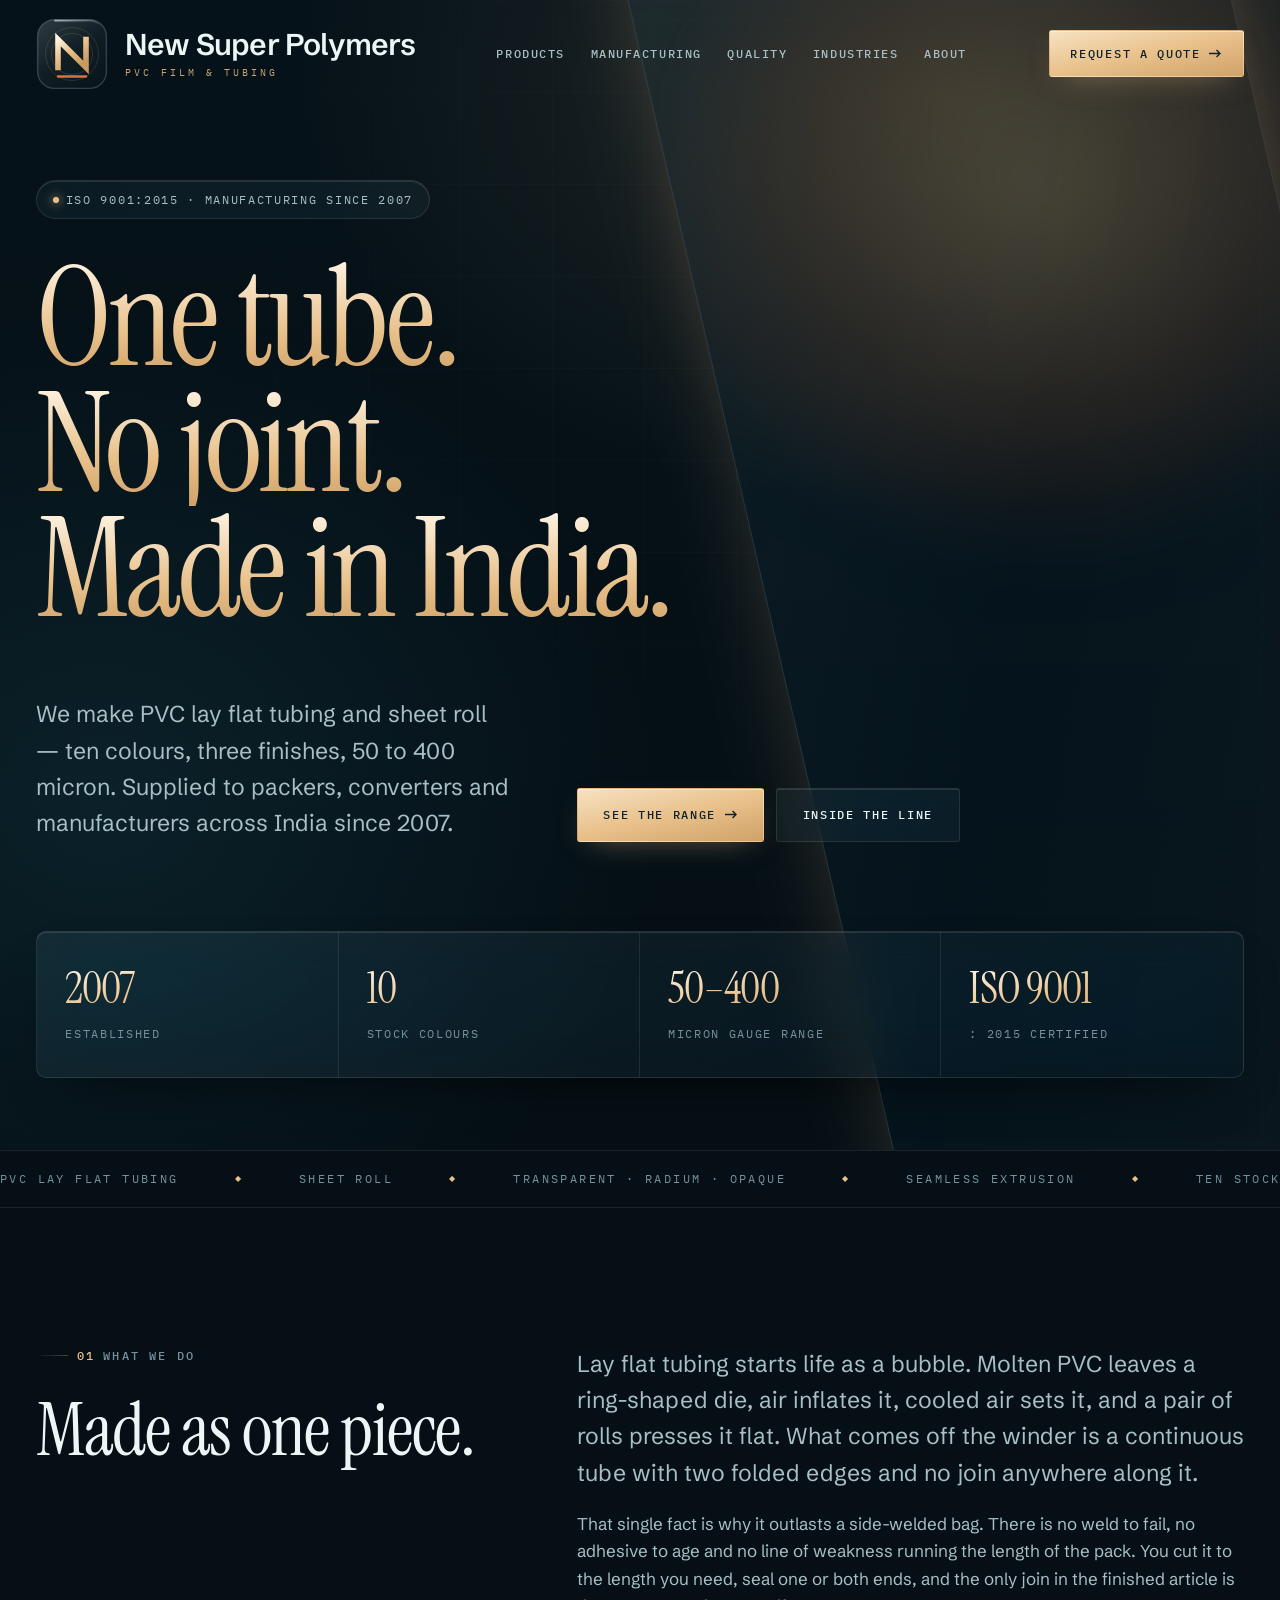
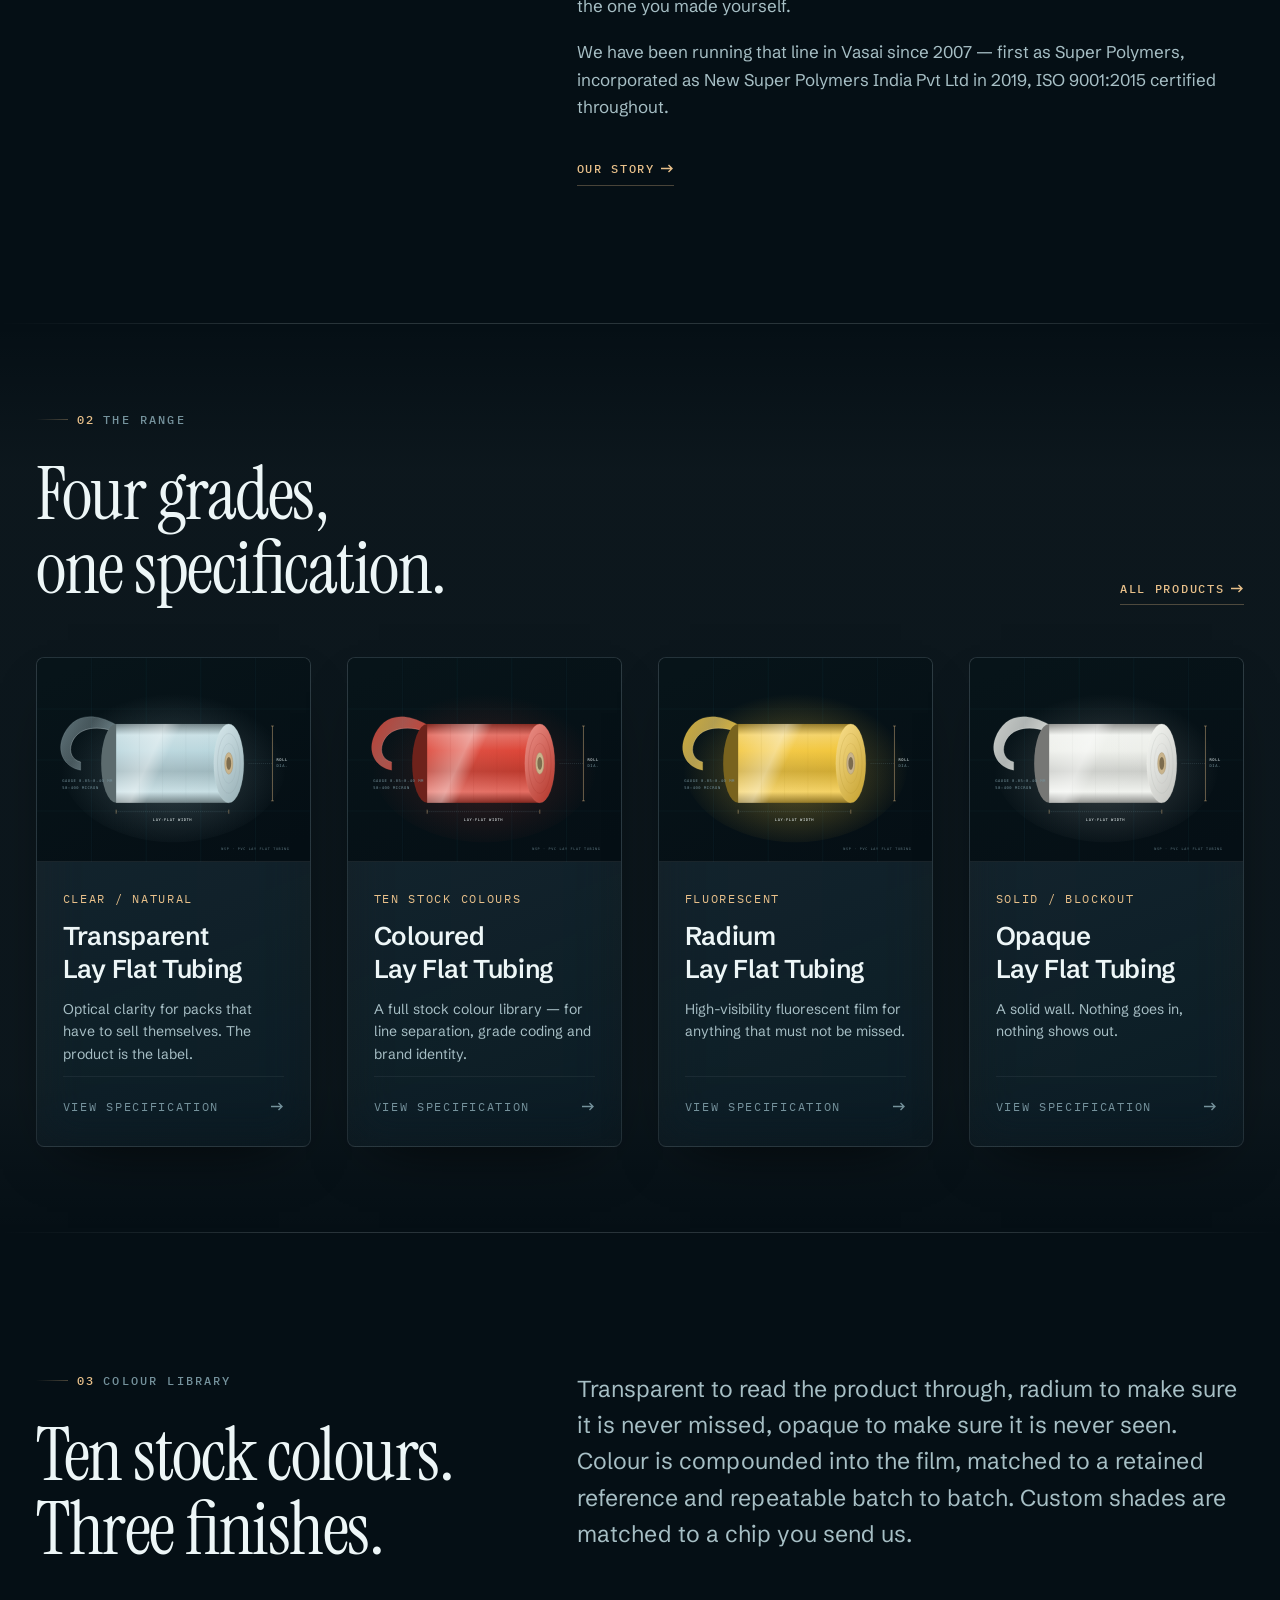
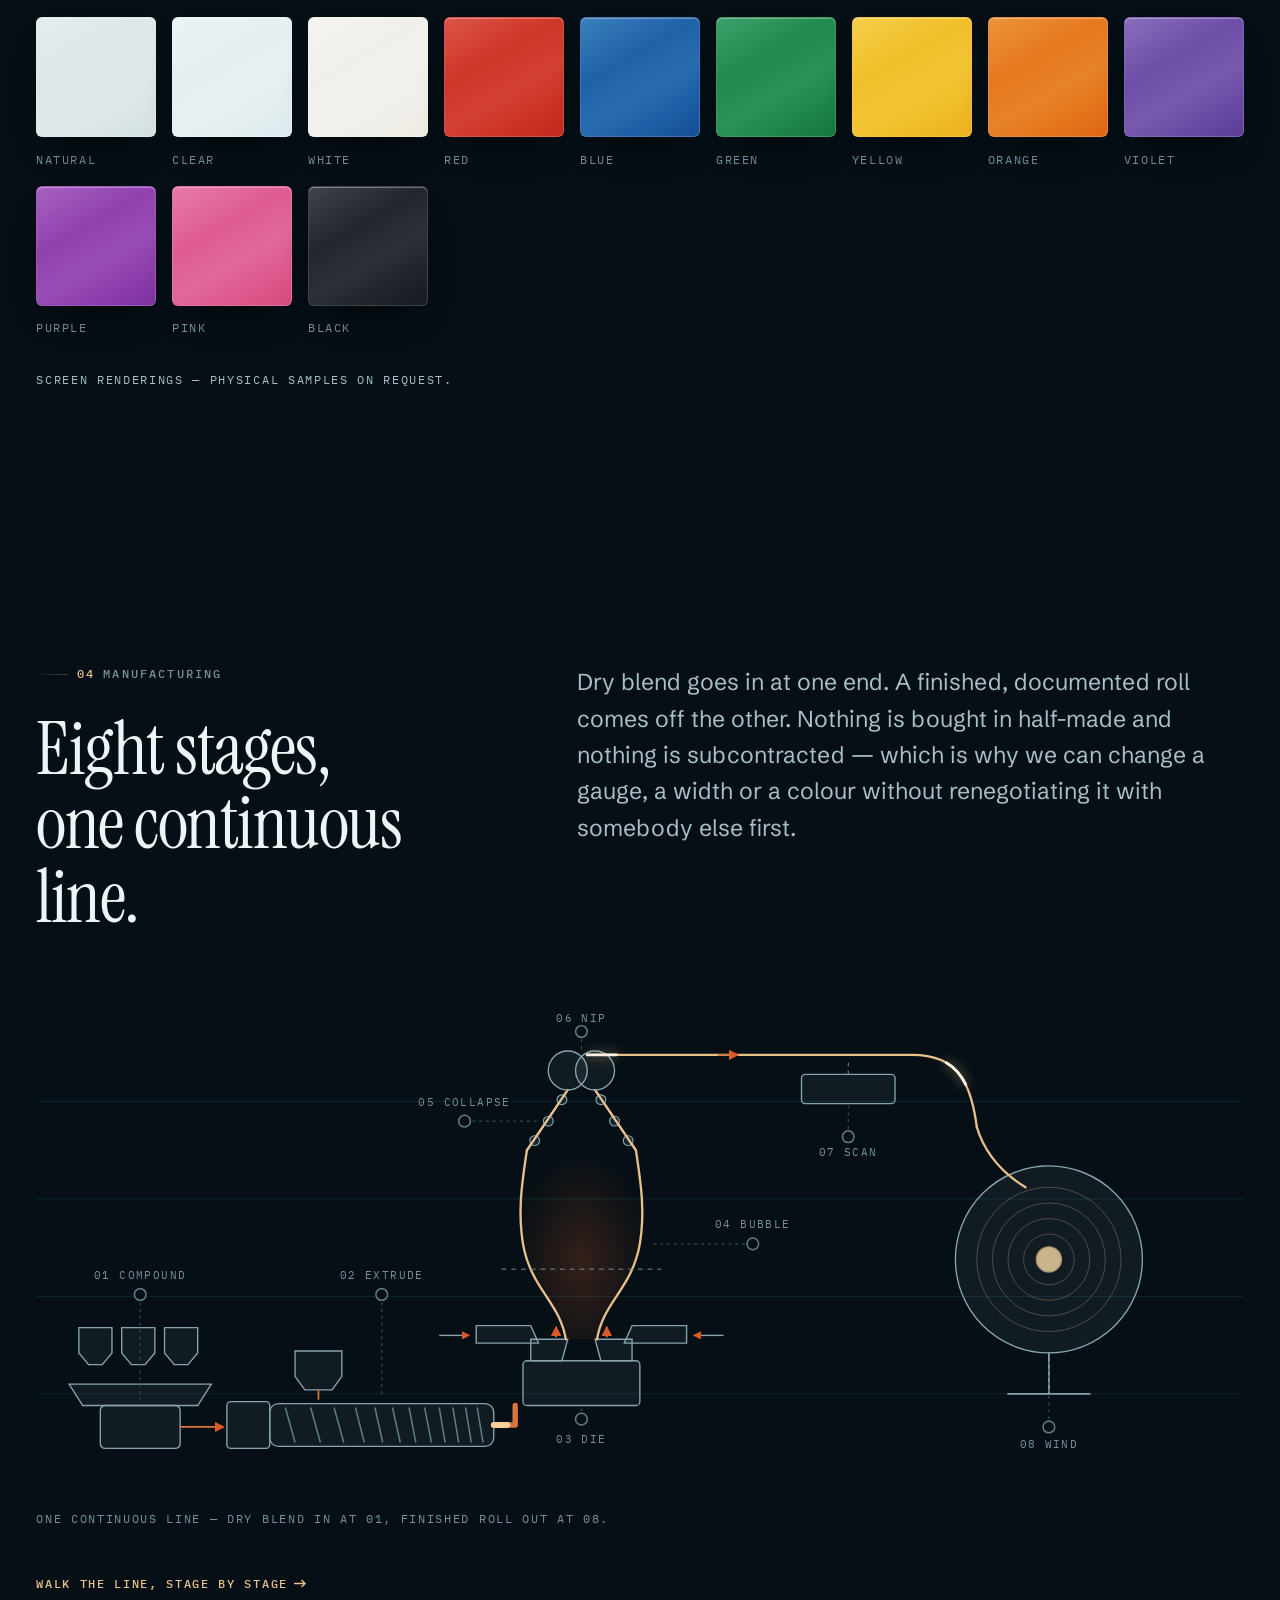
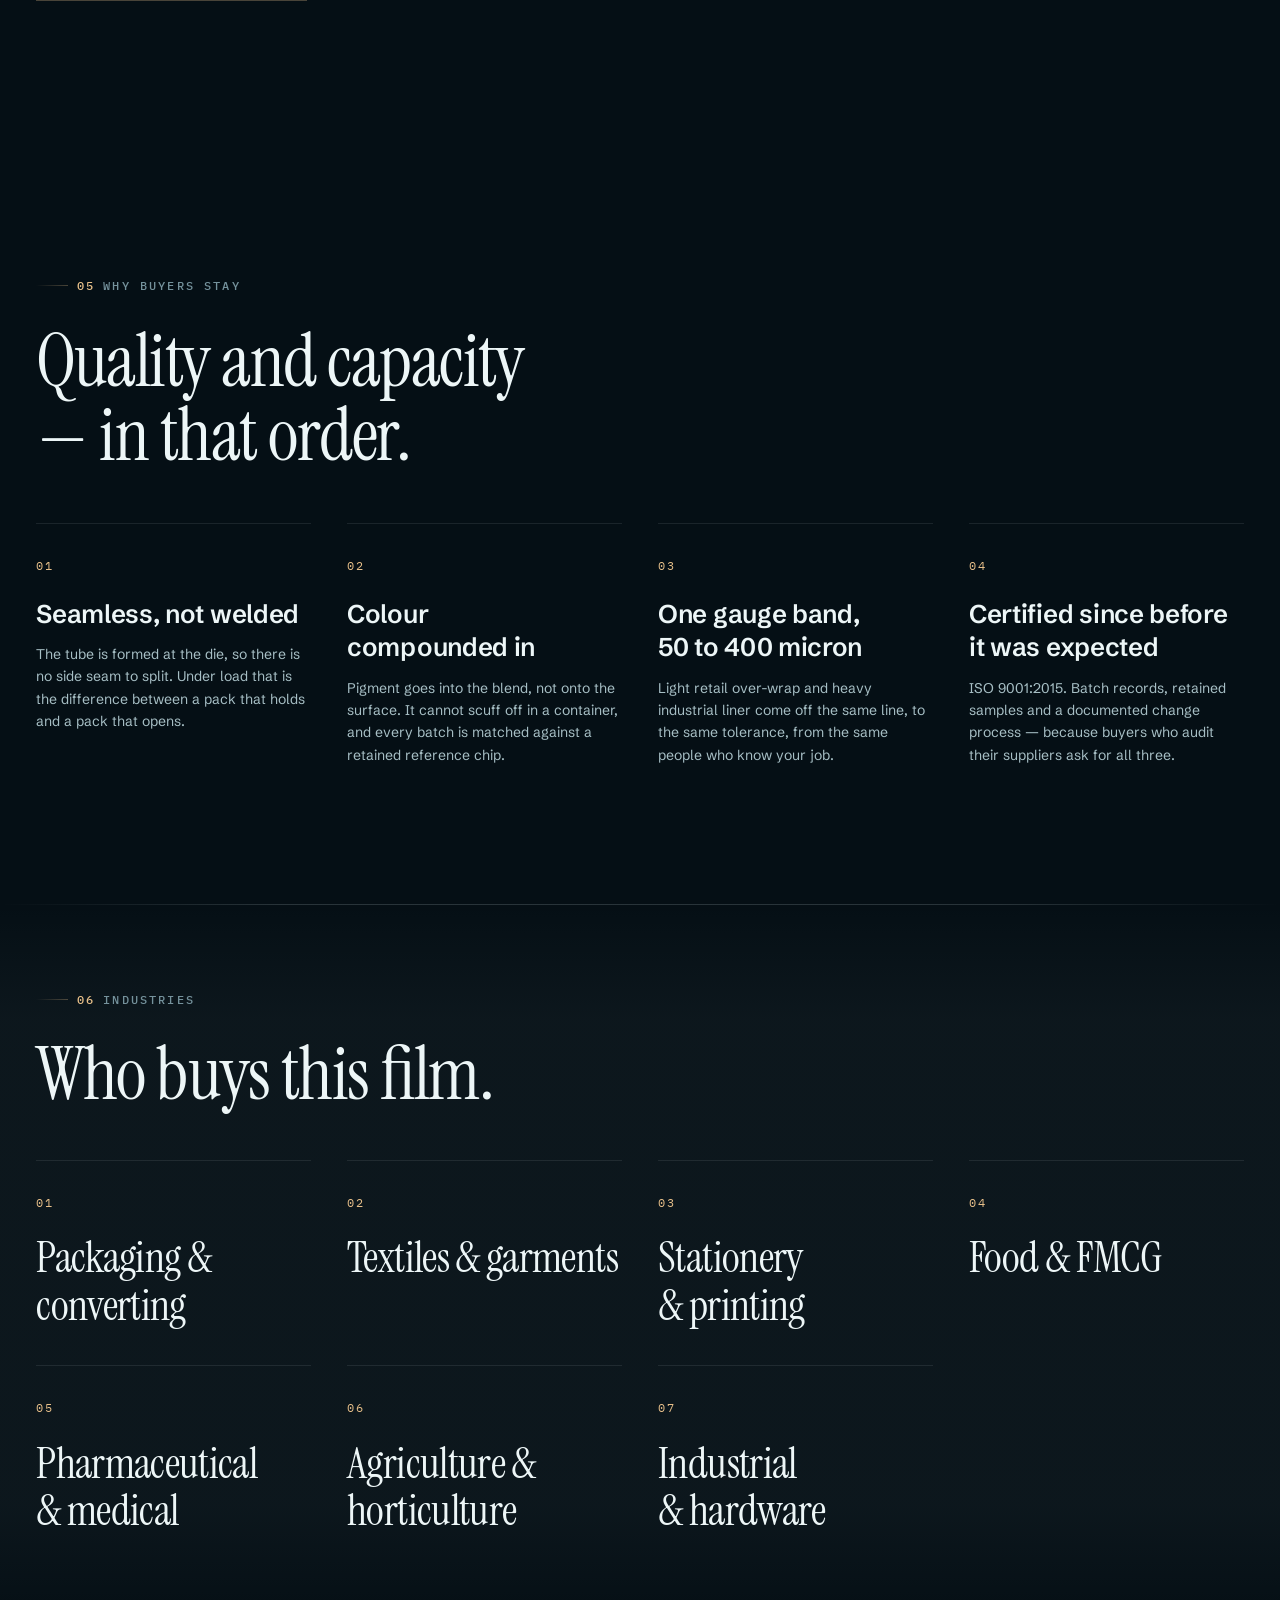
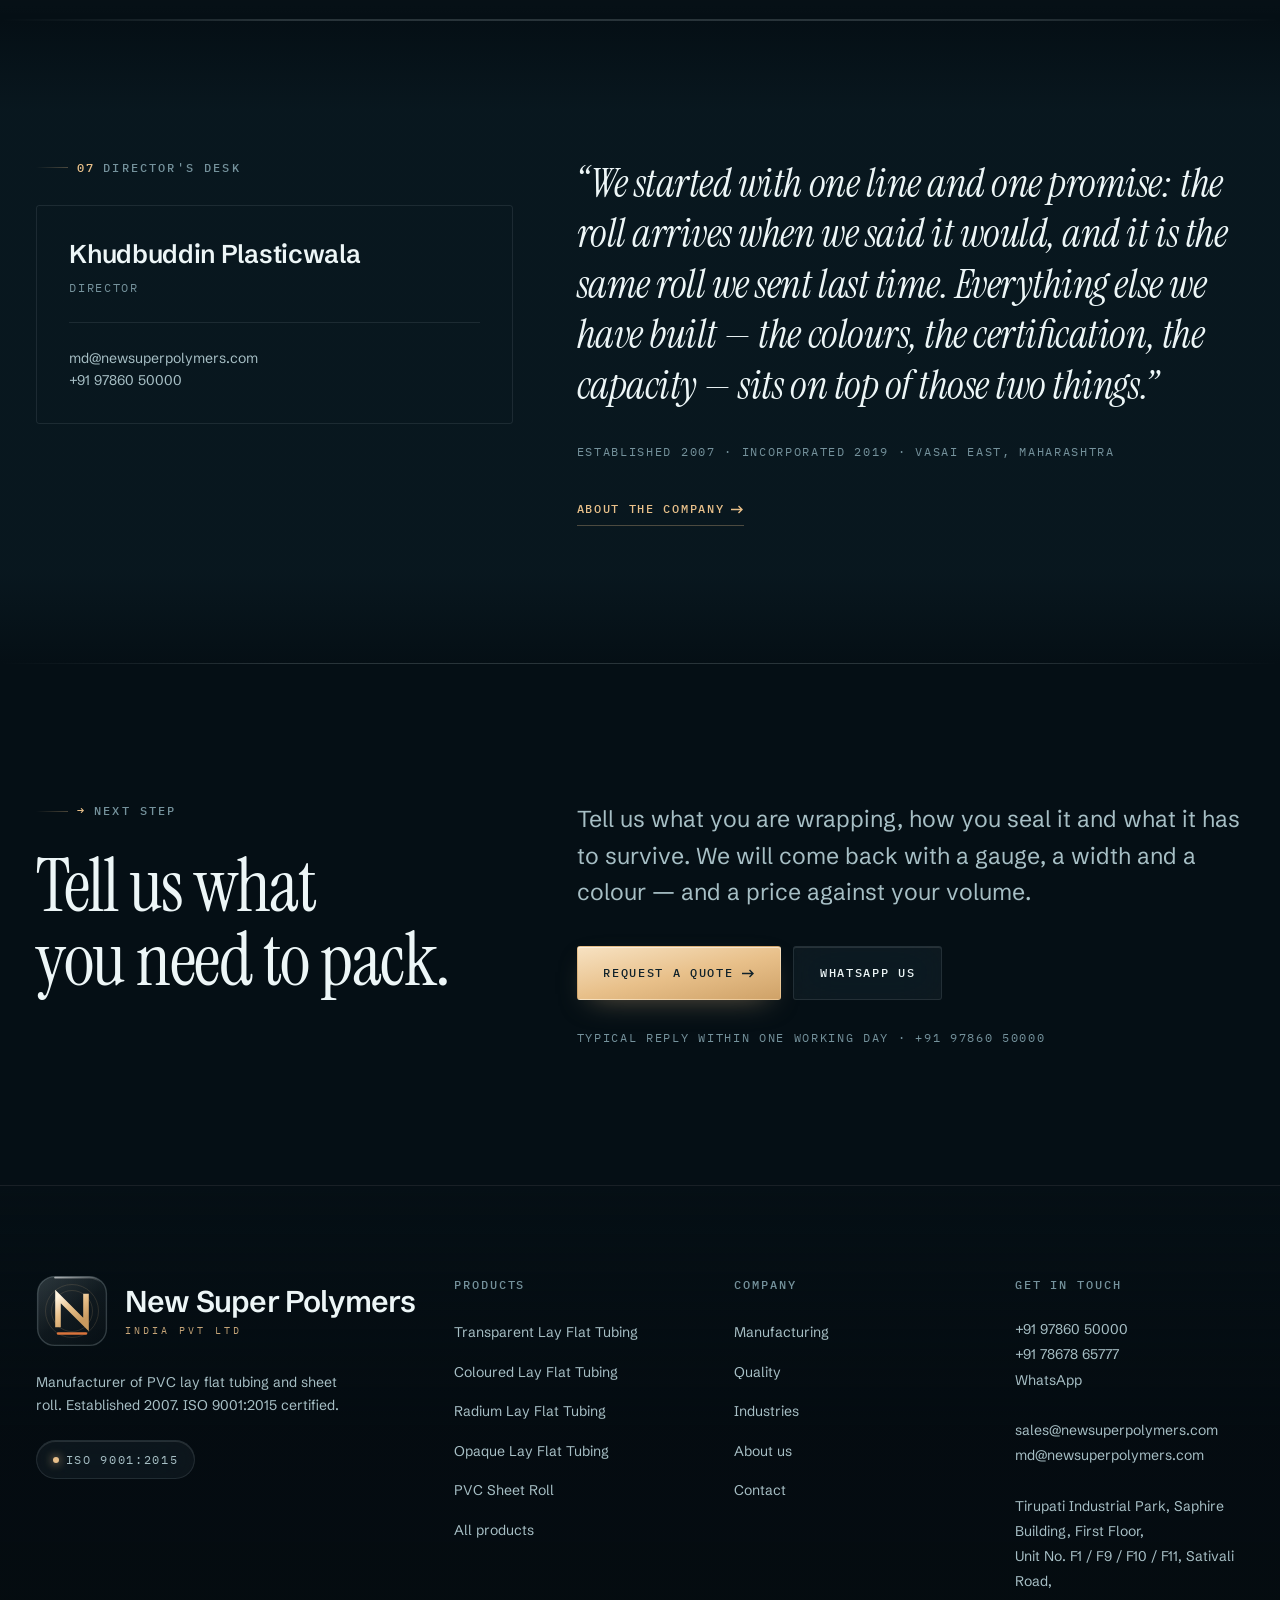
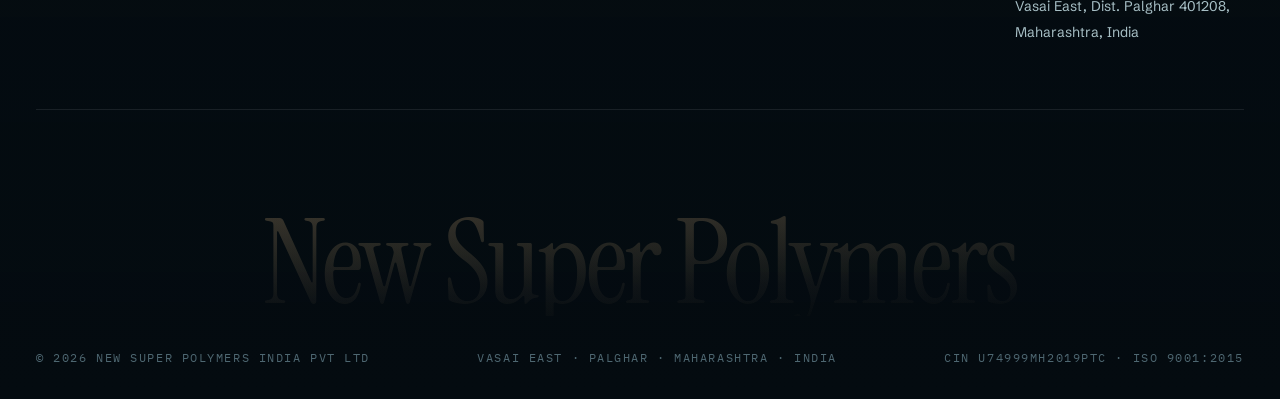
==== index.html @ afc905e5 "New Super Polymers website — 15-page static site Petrol-glass design system, 23 original SVG illustr" ====
<!doctype html>
<html lang="en">
<head>
<meta charset="utf-8">
<meta name="viewport" content="width=device-width, initial-scale=1">
<title>New Super Polymers — PVC Lay Flat Tubing & Sheet Roll Manufacturer</title>
<meta name="description" content="ISO 9001:2015 certified manufacturer of seamless PVC lay flat tubing and sheet roll. Ten stock colours, transparent, radium and opaque finishes, 50 to 400 micron.">
<link rel="canonical" href="https://www.newsuperpolymers.com/index.html">
<meta property="og:type" content="website">
<meta property="og:site_name" content="New Super Polymers India Pvt Ltd">
<meta property="og:title" content="New Super Polymers — PVC Lay Flat Tubing & Sheet Roll Manufacturer">
<meta property="og:description" content="ISO 9001:2015 certified manufacturer of seamless PVC lay flat tubing and sheet roll. Ten stock colours, transparent, radium and opaque finishes, 50 to 400 micron.">
<meta property="og:url" content="https://www.newsuperpolymers.com/index.html">
<meta name="theme-color" content="#050F15">
<script>document.documentElement.className+=" js";</script>
<link rel="preconnect" href="https://fonts.googleapis.com">
<link rel="preconnect" href="https://fonts.gstatic.com" crossorigin>
<link href="https://fonts.googleapis.com/css2?family=IBM+Plex+Mono:wght@400;500&family=Instrument+Serif:ital@0;1&family=Schibsted+Grotesk:wght@400;500;600;700&display=swap" rel="stylesheet">
<link rel="stylesheet" href="assets/css/site.css">
<link rel="icon" href="assets/img/favicon.svg" type="image/svg+xml">
<script type="application/ld+json">{"@context":"https://schema.org","@type":"Organization","name":"New Super Polymers India Pvt Ltd","url":"https://www.newsuperpolymers.com","foundingDate":"2007","email":"sales@newsuperpolymers.com","telephone":"+91 97860 50000","address":{"@type":"PostalAddress","streetAddress":"Tirupati Industrial Park, Sativali Road, Vasai East","addressLocality":"Palghar","addressRegion":"Maharashtra","postalCode":"401208","addressCountry":"IN"}}</script>
</head>
<body>
<a class="skip" href="#main">Skip to content</a>
<header class="hdr on-dark">
  <div class="wrap hdr-in">
    <a class="brand" href="index.html" aria-label="New Super Polymers India Pvt Ltd — home">
      <svg class="brand-mark" viewBox="0 0 72 72" aria-hidden="true">
  <defs>
    <linearGradient id="tileh" x1=".12" y1="0" x2=".88" y2="1">
      <stop offset="0" stop-color="#E2F4F7" stop-opacity=".17"/>
      <stop offset=".52" stop-color="#E2F4F7" stop-opacity=".05"/>
      <stop offset="1" stop-color="#E2F4F7" stop-opacity=".015"/>
    </linearGradient>
    <linearGradient id="monoh" x1="0" y1="0" x2=".65" y2="1">
      <stop offset="0" stop-color="#FFF3DE"/>
      <stop offset=".5" stop-color="#E8C08A"/>
      <stop offset="1" stop-color="#C99A5F"/>
    </linearGradient>
    <linearGradient id="spech" x1="0" y1="0" x2="1" y2="1">
      <stop offset="0" stop-color="#FFFFFF" stop-opacity=".6"/>
      <stop offset=".6" stop-color="#FFFFFF" stop-opacity="0"/>
    </linearGradient>
  </defs>
  <rect x="1.6" y="1.6" width="68.8" height="68.8" rx="17"
        fill="url(#tileh)" stroke="#E2F4F7" stroke-opacity=".2" stroke-width="1.4"/>
  <path d="M19 2.6h34a16.4 16.4 0 0 1 16.4 16.4" fill="none"
        stroke="url(#spech)" stroke-width="1.7" stroke-linecap="round"/>
  <g stroke="#E8C08A" fill="none" opacity=".14">
    <circle cx="36" cy="36" r="26.5"/><circle cx="36" cy="36" r="20.5"/>
  </g>
  <path d="M22 49.5V21.5l28 28v-28" fill="none" stroke="url(#monoh)"
        stroke-width="5.6" stroke-linecap="square" stroke-linejoin="miter"/>
  <path d="M22 58.5h28" stroke="#D9743C" stroke-width="2.4" stroke-linecap="round"/>
</svg>
      <span class="brand-txt"><b>New Super Polymers</b><span>PVC film &amp; tubing</span></span>
    </a>
    <nav class="nav" aria-label="Primary"><a href="products/">Products</a><a href="manufacturing.html">Manufacturing</a><a href="quality.html">Quality</a><a href="industries.html">Industries</a><a href="about.html">About</a></nav>
    <a class="btn hdr-cta" href="contact.html">Request a quote
      <svg class="arw" width="13" height="9" viewBox="0 0 13 9" fill="none" aria-hidden="true">
        <path d="M0 4.5h11M7.5 1l3.5 3.5L7.5 8" stroke="currentColor" stroke-width="1.4"/></svg></a>
    <button class="burger" aria-label="Menu" aria-expanded="false" aria-controls="mnav"><span></span></button>
  </div>
</header>
<div class="mobile-nav" id="mnav">
  <nav aria-label="Mobile"><a class="mn-link" href="products/">Products</a><a class="mn-link" href="manufacturing.html">Manufacturing</a><a class="mn-link" href="quality.html">Quality</a><a class="mn-link" href="industries.html">Industries</a><a class="mn-link" href="about.html">About</a><a class="mn-link" href="contact.html">Contact</a></nav>
  <div style="padding-top:2rem">
    <p class="mono" style="color:var(--fg-inv-3);margin-bottom:.75rem">Enquiries</p>
    <p><a href="mailto:sales@newsuperpolymers.com" style="color:var(--fg-inv)">sales@newsuperpolymers.com</a></p>
    <p><a href="tel:+919786050000" style="color:var(--fg-inv)">+91 97860 50000</a></p>
  </div>
</div>
<main id="main">

<section class="hero dark">
  <div class="hero-grid"></div><div class="hero-glow"></div><div class="hero-pane"></div>
  <div class="wrap hero-in">
    <div class="badge rv" style="margin-bottom:2.25rem"><span class="dot"></span>ISO 9001:2015 · Manufacturing since 2007</div>
    <h1 class="mega grade hero-lines" style="max-width:13ch"><span class="hl"><i>One tube.</i></span><span class="hl"><i>No joint.</i></span><span class="hl"><i>Made in India.</i></span></h1>
    <div class="split" style="margin-top:clamp(2.5rem,5vw,4rem);align-items:end">
      <p class="lead rv rv-d2" style="max-width:46ch">
        We make PVC lay flat tubing and sheet roll — ten colours, three finishes,
        50 to 400 micron. Supplied to packers, converters and manufacturers across India
        since 2007.</p>
      <div class="rv rv-d3 btn-row">
        <a class="btn" href="products/">See the range <svg class="arw" width="13" height="9" viewBox="0 0 13 9" fill="none" aria-hidden="true"><path d="M0 4.5h11M7.5 1l3.5 3.5L7.5 8" stroke="currentColor" stroke-width="1.4"/></svg></a>
        <a class="btn btn-ghost" href="manufacturing.html">Inside the line</a>
      </div>
    </div>
    <div class="stats rv rv-d4" style="margin-top:clamp(3.5rem,7vw,6rem)">
      <div class="stat"><b><span data-count="2007" data-plain>2007</span></b><span>Established</span></div>
      <div class="stat"><b><span data-count="10">10</span></b><span>Stock colours</span></div>
      <div class="stat"><b>50&ndash;400</b><span>Micron gauge range</span></div>
      <div class="stat"><b>ISO 9001</b><span>: 2015 certified</span></div>
    </div>
  </div>
</section>

<div class="dark">
  <div class="tape">
    <div class="tape-track">
      <span>PVC lay flat tubing</span><span>Sheet roll</span>
      <span>Transparent · radium · opaque</span><span>Seamless extrusion</span>
      <span>Ten stock colours</span><span>Custom colour matching</span>
      <span>Printed to order</span><span>Gusseted to order</span>
      <span>PVC lay flat tubing</span><span>Sheet roll</span>
      <span>Transparent · radium · opaque</span><span>Seamless extrusion</span>
      <span>Ten stock colours</span><span>Custom colour matching</span>
      <span>Printed to order</span><span>Gusseted to order</span>
    </div>
  </div>
</div>

<section class="sec">
  <div class="wrap split">
    <div class="rv">
      <p class="eyebrow"><span class="idx">01</span><span>What we do</span></p>
      <h2 class="h2">Made as one piece.</h2>
    </div>
    <div class="rv rv-d1 prose">
      <p class="lead">Lay flat tubing starts life as a bubble. Molten PVC leaves a ring-shaped die,
      air inflates it, cooled air sets it, and a pair of rolls presses it flat. What comes off the
      winder is a continuous tube with two folded edges and no join anywhere along it.</p>
      <p class="muted">That single fact is why it outlasts a side-welded bag. There is no weld to
      fail, no adhesive to age and no line of weakness running the length of the pack. You cut it to
      the length you need, seal one or both ends, and the only join in the finished article is the
      one you made yourself.</p>
      <p class="muted">We have been running that line in Vasai since 2007 — first as Super Polymers,
      incorporated as New Super Polymers India Pvt Ltd in 2019, ISO 9001:2015 certified throughout.</p>
      <p style="margin-top:2rem"><a class="link-arw" href="about.html">Our story <svg class="arw" width="13" height="9" viewBox="0 0 13 9" fill="none" aria-hidden="true"><path d="M0 4.5h11M7.5 1l3.5 3.5L7.5 8" stroke="currentColor" stroke-width="1.4"/></svg></a></p>
    </div>
  </div>
</section>

<section class="sec-sm paper-2">
  <div class="wrap">
    <div style="display:flex;flex-wrap:wrap;gap:1.5rem;justify-content:space-between;align-items:end;margin-bottom:clamp(2.5rem,4vw,3.5rem)">
      <div class="rv"><p class="eyebrow"><span class="idx">02</span><span>The range</span></p><h2 class="h2">Four grades,<br>one specification.</h2></div>
      <a class="link-arw rv rv-d1" href="products/">All products <svg class="arw" width="13" height="9" viewBox="0 0 13 9" fill="none" aria-hidden="true"><path d="M0 4.5h11M7.5 1l3.5 3.5L7.5 8" stroke="currentColor" stroke-width="1.4"/></svg></a>
    </div>
    <div class="grid g-4"><article class="card rv" data-tags="tubing transparent">
  <div class="card-media"><img src="assets/img/roll-natural.svg" alt="Transparent Lay Flat Tubing — technical illustration" loading="lazy" width="800" height="600"></div>
  <div class="card-body">
    <span class="card-tag">Clear / natural</span>
    <h3 class="h4"><a class="stretch" href="products/lay-flat-tubing-transparent.html">Transparent Lay&nbsp;Flat Tubing</a></h3>
    <p class="small muted">Optical clarity for packs that have to sell themselves. The product is the label.</p>
    <div class="card-foot"><span class="mono">View specification</span><svg class="arw" width="13" height="9" viewBox="0 0 13 9" fill="none" aria-hidden="true"><path d="M0 4.5h11M7.5 1l3.5 3.5L7.5 8" stroke="currentColor" stroke-width="1.4"/></svg></div>
  </div>
</article><article class="card rv" data-tags="tubing coloured opaque">
  <div class="card-media"><img src="assets/img/roll-red.svg" alt="Coloured Lay Flat Tubing — technical illustration" loading="lazy" width="800" height="600"></div>
  <div class="card-body">
    <span class="card-tag">Ten stock colours</span>
    <h3 class="h4"><a class="stretch" href="products/lay-flat-tubing-coloured.html">Coloured Lay&nbsp;Flat Tubing</a></h3>
    <p class="small muted">A full stock colour library — for line separation, grade coding and brand identity.</p>
    <div class="card-foot"><span class="mono">View specification</span><svg class="arw" width="13" height="9" viewBox="0 0 13 9" fill="none" aria-hidden="true"><path d="M0 4.5h11M7.5 1l3.5 3.5L7.5 8" stroke="currentColor" stroke-width="1.4"/></svg></div>
  </div>
</article><article class="card rv" data-tags="tubing radium coloured">
  <div class="card-media"><img src="assets/img/roll-yellow.svg" alt="Radium Lay Flat Tubing — technical illustration" loading="lazy" width="800" height="600"></div>
  <div class="card-body">
    <span class="card-tag">Fluorescent</span>
    <h3 class="h4"><a class="stretch" href="products/lay-flat-tubing-radium.html">Radium Lay&nbsp;Flat Tubing</a></h3>
    <p class="small muted">High-visibility fluorescent film for anything that must not be missed.</p>
    <div class="card-foot"><span class="mono">View specification</span><svg class="arw" width="13" height="9" viewBox="0 0 13 9" fill="none" aria-hidden="true"><path d="M0 4.5h11M7.5 1l3.5 3.5L7.5 8" stroke="currentColor" stroke-width="1.4"/></svg></div>
  </div>
</article><article class="card rv" data-tags="tubing opaque">
  <div class="card-media"><img src="assets/img/roll-white.svg" alt="Opaque Lay Flat Tubing — technical illustration" loading="lazy" width="800" height="600"></div>
  <div class="card-body">
    <span class="card-tag">Solid / blockout</span>
    <h3 class="h4"><a class="stretch" href="products/lay-flat-tubing-opaque.html">Opaque Lay&nbsp;Flat Tubing</a></h3>
    <p class="small muted">A solid wall. Nothing goes in, nothing shows out.</p>
    <div class="card-foot"><span class="mono">View specification</span><svg class="arw" width="13" height="9" viewBox="0 0 13 9" fill="none" aria-hidden="true"><path d="M0 4.5h11M7.5 1l3.5 3.5L7.5 8" stroke="currentColor" stroke-width="1.4"/></svg></div>
  </div>
</article></div>
  </div>
</section>

<section class="sec">
  <div class="wrap">
    <div class="split" style="margin-bottom:clamp(2.5rem,4vw,3.5rem)">
      <div class="rv"><p class="eyebrow"><span class="idx">03</span><span>Colour library</span></p><h2 class="h2">Ten stock colours.<br>Three finishes.</h2></div>
      <p class="lead rv rv-d1" style="max-width:48ch">Transparent to read the product through, radium
      to make sure it is never missed, opaque to make sure it is never seen. Colour is compounded into
      the film, matched to a retained reference and repeatable batch to batch. Custom shades are
      matched to a chip you send us.</p>
    </div>
    <div class="rv rv-d2"><div class="swatches"><div class="sw" style="color:#DCE6E8"><div class="sw-chip" style="background:#DCE6E8"></div>
          <span class="sw-name">Natural</span></div><div class="sw" style="color:#E4EEF1"><div class="sw-chip" style="background:#E4EEF1"></div>
          <span class="sw-name">Clear</span></div><div class="sw" style="color:#F1EFE9"><div class="sw-chip" style="background:#F1EFE9"></div>
          <span class="sw-name">White</span></div><div class="sw" style="color:#CE3327"><div class="sw-chip" style="background:#CE3327"></div>
          <span class="sw-name">Red</span></div><div class="sw" style="color:#1D5FA6"><div class="sw-chip" style="background:#1D5FA6"></div>
          <span class="sw-name">Blue</span></div><div class="sw" style="color:#1E874A"><div class="sw-chip" style="background:#1E874A"></div>
          <span class="sw-name">Green</span></div><div class="sw" style="color:#F0BE28"><div class="sw-chip" style="background:#F0BE28"></div>
          <span class="sw-name">Yellow</span></div><div class="sw" style="color:#E5761D"><div class="sw-chip" style="background:#E5761D"></div>
          <span class="sw-name">Orange</span></div><div class="sw" style="color:#6A4CA6"><div class="sw-chip" style="background:#6A4CA6"></div>
          <span class="sw-name">Violet</span></div><div class="sw" style="color:#8E3FAD"><div class="sw-chip" style="background:#8E3FAD"></div>
          <span class="sw-name">Purple</span></div><div class="sw" style="color:#DE5A8E"><div class="sw-chip" style="background:#DE5A8E"></div>
          <span class="sw-name">Pink</span></div><div class="sw" style="color:#20242B"><div class="sw-chip" style="background:#20242B"></div>
          <span class="sw-name">Black</span></div></div></div>
    <p class="mono muted rv" style="margin-top:2rem">Screen renderings — physical samples on request.</p>
  </div>
</section>

<section class="sec dark">
  <div class="wrap">
    <div class="split" style="margin-bottom:clamp(2.5rem,5vw,4rem)">
      <div class="rv"><p class="eyebrow"><span class="idx">04</span><span>Manufacturing</span></p><h2 class="h2">Eight stages,<br>one continuous line.</h2></div>
      <p class="lead rv rv-d1" style="max-width:50ch">Dry blend goes in at one end. A finished,
      documented roll comes off the other. Nothing is bought in half-made and nothing is
      subcontracted — which is why we can change a gauge, a width or a colour without renegotiating
      it with somebody else first.</p>
    </div>
    
<figure class="schematic rv">
<div class="sch-scroll">
<svg viewBox="0 0 1240 470" role="img" aria-labelledby="schTitle schDesc" class="sch">
<title id="schTitle">The New Super Polymers PVC blown-film line</title>
<desc id="schDesc">Compounding feeds a single-screw extruder. The melt turns vertical at an annular
die, is inflated into a bubble and cooled by an air ring, collapsed by a converging frame, flattened
at the nip rolls into lay-flat tubing, scanned for gauge, and wound to length.</desc>
<defs>
  <marker id="sar" viewBox="0 0 10 10" refX="8" refY="5" markerWidth="6" markerHeight="6" orient="auto-start-reverse">
    <path d="M0 0L10 5L0 10z" fill="#DC5A28"/></marker>
  <linearGradient id="smelt" x1="0" y1="0" x2="1" y2="0">
    <stop offset="0" stop-color="#DC5A28"/><stop offset="1" stop-color="#F09A6E"/></linearGradient>
  <radialGradient id="sbub" cx="0.5" cy="0.6" r="0.6">
    <stop offset="0" stop-color="#DC5A28" stop-opacity=".22"/>
    <stop offset="1" stop-color="#DC5A28" stop-opacity="0"/></radialGradient>
</defs>

<g class="sch-grid" stroke="#22262E" stroke-width="1">
  <path d="M0 90H1240M0 190H1240M0 290H1240M0 390H1240"/>
</g>

<!-- 01 silos + mixer -->
<g class="sch-part">
  <path d="M44 322h34v26l-10 12H54l-10-12z"/><path d="M88 322h34v26l-10 12H98l-10-12z"/>
  <path d="M132 322h34v26l-10 12h-14l-10-12z"/>
  <path d="M34 380h146l-14 22H48z"/>
  <rect x="66" y="402" width="82" height="44" rx="5"/>
</g>
<path d="M148 424h44" class="sch-flow" marker-end="url(#sar)"/>

<!-- 02 extruder -->
<g class="sch-part">
  <rect x="196" y="398" width="44" height="48" rx="4"/>
  <path d="M266 346h48v26l-10 14h-28l-10-14z"/>
  <rect x="240" y="400" width="230" height="44" rx="9"/>
</g>
<g class="sch-screw">
  <path d="M256 404l10 36M282 404l10 36M306 404l10 36M328 404l9 36M348 404l8 36M366 404l8 36M383 404l7 36M399 404l7 36M414 404l6 36M428 404l6 36M441 404l6 36M453 404l6 36"/>
</g>
<path d="M290 386v10" class="sch-flow"/>

<!-- 03 annular die -->
<path d="M470 422 H 492 V 402" class="sch-melt"/>
<path d="M470 422 H 492 V 402" class="sch-pulse"/>
<g class="sch-part">
  <rect x="500" y="356" width="120" height="46" rx="4"/>
  <path d="M508 356h32l6-22h-38z"/><path d="M612 356h-32l-6-22h38z"/>
</g>
<path d="M534 332v-10" class="sch-flow" marker-end="url(#sar)"/>
<path d="M586 332v-10" class="sch-flow" marker-end="url(#sar)"/>

<!-- 04 bubble + air ring -->
<path d="M544 334 C 538 296, 508 282, 500 236 C 494 200, 500 168, 504 140
         L616 140 C 620 168, 626 200, 620 236 C 612 282, 582 296, 576 334 Z"
      fill="url(#sbub)"/>
<path d="M544 334 C 538 296, 508 282, 500 236 C 494 200, 500 168, 504 140" class="sch-film"/>
<path d="M576 334 C 582 296, 612 282, 620 236 C 626 200, 620 168, 616 140" class="sch-film"/>
<g class="sch-part">
  <path d="M452 320h56l8 18h-64z"/><path d="M668 320h-56l-8 18h64z"/>
</g>
<path d="M414 330h30" class="sch-air" marker-end="url(#sar)"/>
<path d="M706 330h-30" class="sch-air" marker-end="url(#sar)"/>
<path d="M478 262h164" class="sch-frost"/>

<!-- 05 collapsing frame -->
<path d="M504 140 L546 78" class="sch-rail"/><path d="M616 140 L574 78" class="sch-rail"/>
<g class="sch-roller">
  <circle cx="512" cy="130" r="5"/><circle cx="526" cy="110" r="5"/><circle cx="540" cy="88" r="5"/>
  <circle cx="608" cy="130" r="5"/><circle cx="594" cy="110" r="5"/><circle cx="580" cy="88" r="5"/>
</g>
<path d="M504 140 L546 78" class="sch-film"/><path d="M616 140 L574 78" class="sch-film"/>

<!-- 06 nip rolls -->
<g class="sch-part"><circle cx="546" cy="58" r="20"/><circle cx="574" cy="58" r="20"/></g>

<!-- flat film run right -->
<path d="M566 42 H 900 C 946 42, 960 70, 966 116" class="sch-film"/>
<path d="M566 42 H 900 C 946 42, 960 70, 966 116" class="sch-run"/>
<path d="M700 42h20" class="sch-flow" marker-end="url(#sar)"/>

<!-- 07 thickness scan -->
<g class="sch-part"><rect x="786" y="62" width="96" height="30" rx="4"/></g>
<path d="M834 62v-14" class="sch-dash"/>

<!-- 08 winder -->
<g class="sch-part"><circle cx="1040" cy="252" r="96"/></g>
<g class="sch-wind">
  <circle cx="1040" cy="252" r="26"/><circle cx="1040" cy="252" r="42"/>
  <circle cx="1040" cy="252" r="58"/><circle cx="1040" cy="252" r="74"/>
</g>
<circle cx="1040" cy="252" r="13" class="sch-core"/>
<path d="M966 116 C 976 150, 1000 168, 1016 178" class="sch-film"/>
<path d="M1040 348v42M998 390h84" class="sch-part-s"/>

<g class="sch-labels">
  <g data-node="s1"><path class="sch-lead" d="M107 296V396"/><circle cx="107" cy="288" r="6"/><text x="107" y="272">01 COMPOUND</text></g>
  <g data-node="s2"><path class="sch-lead" d="M355 296V394"/><circle cx="355" cy="288" r="6"/><text x="355" y="272">02 EXTRUDE</text></g>
  <g data-node="s3"><path class="sch-lead" d="M560 408V404"/><circle cx="560" cy="416" r="6"/><text x="560" y="440">03 DIE</text></g>
  <g data-node="s4"><path class="sch-lead" d="M728 236H630"/><circle cx="736" cy="236" r="6"/><text x="736" y="220">04 BUBBLE</text></g>
  <g data-node="s5"><path class="sch-lead" d="M448 110H518"/><circle cx="440" cy="110" r="6"/><text x="440" y="94">05 COLLAPSE</text></g>
  <g data-node="s6"><path class="sch-lead" d="M560 26V36"/><circle cx="560" cy="18" r="6"/><text x="560" y="8">06 NIP</text></g>
  <g data-node="s7"><path class="sch-lead" d="M834 118V94"/><circle cx="834" cy="126" r="6"/><text x="834" y="146">07 SCAN</text></g>
  <g data-node="s8"><path class="sch-lead" d="M1040 416V354"/><circle cx="1040" cy="424" r="6"/><text x="1040" y="446">08 WIND</text></g>
</g>
</svg>
</div>
<figcaption class="mono">One continuous line — dry blend in at 01, finished roll out at 08.</figcaption>
</figure>
    <p class="rv" style="margin-top:2.5rem"><a class="link-arw" href="manufacturing.html">Walk the line, stage by stage <svg class="arw" width="13" height="9" viewBox="0 0 13 9" fill="none" aria-hidden="true"><path d="M0 4.5h11M7.5 1l3.5 3.5L7.5 8" stroke="currentColor" stroke-width="1.4"/></svg></a></p>
  </div>
</section>

<section class="sec">
  <div class="wrap">
    <div class="rv" style="margin-bottom:clamp(2.5rem,4vw,3.5rem)">
      <p class="eyebrow"><span class="idx">05</span><span>Why buyers stay</span></p>
      <h2 class="h2" style="max-width:18ch">Quality and capacity — in that order.</h2>
    </div>
    <div class="grid g-4"><div class="fcard rv rv-d0"><span class="n">01</span><h3 class="h4" style="margin-bottom:.75rem">Seamless, not welded</h3><p class="small muted" style="max-width:38ch">The tube is formed at the die, so there is no side seam to split. Under load that is the difference between a pack that holds and a pack that opens.</p></div><div class="fcard rv rv-d1"><span class="n">02</span><h3 class="h4" style="margin-bottom:.75rem">Colour compounded in</h3><p class="small muted" style="max-width:38ch">Pigment goes into the blend, not onto the surface. It cannot scuff off in a container, and every batch is matched against a retained reference chip.</p></div><div class="fcard rv rv-d2"><span class="n">03</span><h3 class="h4" style="margin-bottom:.75rem">One gauge band, 50 to 400 micron</h3><p class="small muted" style="max-width:38ch">Light retail over-wrap and heavy industrial liner come off the same line, to the same tolerance, from the same people who know your job.</p></div><div class="fcard rv rv-d3"><span class="n">04</span><h3 class="h4" style="margin-bottom:.75rem">Certified since before it was expected</h3><p class="small muted" style="max-width:38ch">ISO 9001:2015. Batch records, retained samples and a documented change process — because buyers who audit their suppliers ask for all three.</p></div></div>
  </div>
</section>

<section class="sec-sm paper-2">
  <div class="wrap">
    <div class="rv" style="margin-bottom:clamp(2rem,4vw,3rem)">
      <p class="eyebrow"><span class="idx">06</span><span>Industries</span></p><h2 class="h2">Who buys this film.</h2>
    </div>
    <div class="grid g-4"><a class="fcard rv rv-d0" href="industries.html" style="display:block"><span class="n">01</span><h3 class="h3">Packaging &amp; converting</h3></a><a class="fcard rv rv-d1" href="industries.html" style="display:block"><span class="n">02</span><h3 class="h3">Textiles &amp; garments</h3></a><a class="fcard rv rv-d2" href="industries.html" style="display:block"><span class="n">03</span><h3 class="h3">Stationery &amp; printing</h3></a><a class="fcard rv rv-d3" href="industries.html" style="display:block"><span class="n">04</span><h3 class="h3">Food &amp; FMCG</h3></a><a class="fcard rv rv-d0" href="industries.html" style="display:block"><span class="n">05</span><h3 class="h3">Pharmaceutical &amp; medical</h3></a><a class="fcard rv rv-d1" href="industries.html" style="display:block"><span class="n">06</span><h3 class="h3">Agriculture &amp; horticulture</h3></a><a class="fcard rv rv-d2" href="industries.html" style="display:block"><span class="n">07</span><h3 class="h3">Industrial &amp; hardware</h3></a></div>
  </div>
</section>

<section class="sec dark-2">
  <div class="wrap split">
    <div class="rv">
      <p class="eyebrow"><span class="idx">07</span><span>Director's desk</span></p>
      <div style="border:1px solid var(--ink-line);border-radius:3px;padding:2rem">
        <p class="h4" style="margin-bottom:.4rem">Khudbuddin Plasticwala</p>
        <p class="mono" style="color:var(--fg-inv-3)">Director</p>
        <hr class="rule" style="margin:1.5rem 0">
        <p class="small" style="color:var(--fg-inv-2)">
          <a href="mailto:md@newsuperpolymers.com">md@newsuperpolymers.com</a><br>
          <a href="tel:+919786050000">+91 97860 50000</a></p>
      </div>
    </div>
    <div class="rv rv-d1">
      <blockquote class="quote">&ldquo;We started with one line and one promise: the roll arrives when
      we said it would, and it is the same roll we sent last time. Everything else we have built —
      the colours, the certification, the capacity — sits on top of those two things.&rdquo;</blockquote>
      <p class="mono" style="margin-top:2rem;color:var(--fg-inv-3)">
        Established 2007 · Incorporated 2019 · Vasai East, Maharashtra</p>
      <p style="margin-top:2rem"><a class="link-arw" href="about.html">About the company <svg class="arw" width="13" height="9" viewBox="0 0 13 9" fill="none" aria-hidden="true"><path d="M0 4.5h11M7.5 1l3.5 3.5L7.5 8" stroke="currentColor" stroke-width="1.4"/></svg></a></p>
    </div>
  </div>
</section>

<section class="sec dark">
  <div class="wrap">
    <div class="split">
      <div class="rv">
        <p class="eyebrow"><span class="idx">→</span><span>Next step</span></p>
        <h2 class="h2">Tell us what<br>you need to pack.</h2>
      </div>
      <div class="rv rv-d1">
        <p class="lead" style="max-width:52ch">Tell us what you are wrapping, how you seal it and what
        it has to survive. We will come back with a gauge, a width and a colour — and a price against
        your volume.</p>
        <div class="btn-row" style="margin-top:2.25rem">
          <a class="btn" href="contact.html">Request a quote <svg class="arw" width="13" height="9" viewBox="0 0 13 9" fill="none" aria-hidden="true"><path d="M0 4.5h11M7.5 1l3.5 3.5L7.5 8" stroke="currentColor" stroke-width="1.4"/></svg></a>
          <a class="btn btn-ghost" href="https://wa.me/919786050000" rel="noopener">WhatsApp us</a>
        </div>
        <p class="mono" style="margin-top:1.75rem;color:var(--fg-inv-3)">
          Typical reply within one working day · +91 97860 50000</p>
      </div>
    </div>
  </div>
</section>
</main>
<footer class="ftr">
  <div class="wrap">
    <div class="ftr-grid">
      <div>
        <a class="brand" href="index.html" style="color:var(--fg-inv)"><svg class="brand-mark" viewBox="0 0 72 72" aria-hidden="true">
  <defs>
    <linearGradient id="tilef" x1=".12" y1="0" x2=".88" y2="1">
      <stop offset="0" stop-color="#E2F4F7" stop-opacity=".17"/>
      <stop offset=".52" stop-color="#E2F4F7" stop-opacity=".05"/>
      <stop offset="1" stop-color="#E2F4F7" stop-opacity=".015"/>
    </linearGradient>
    <linearGradient id="monof" x1="0" y1="0" x2=".65" y2="1">
      <stop offset="0" stop-color="#FFF3DE"/>
      <stop offset=".5" stop-color="#E8C08A"/>
      <stop offset="1" stop-color="#C99A5F"/>
    </linearGradient>
    <linearGradient id="specf" x1="0" y1="0" x2="1" y2="1">
      <stop offset="0" stop-color="#FFFFFF" stop-opacity=".6"/>
      <stop offset=".6" stop-color="#FFFFFF" stop-opacity="0"/>
    </linearGradient>
  </defs>
  <rect x="1.6" y="1.6" width="68.8" height="68.8" rx="17"
        fill="url(#tilef)" stroke="#E2F4F7" stroke-opacity=".2" stroke-width="1.4"/>
  <path d="M19 2.6h34a16.4 16.4 0 0 1 16.4 16.4" fill="none"
        stroke="url(#specf)" stroke-width="1.7" stroke-linecap="round"/>
  <g stroke="#E8C08A" fill="none" opacity=".14">
    <circle cx="36" cy="36" r="26.5"/><circle cx="36" cy="36" r="20.5"/>
  </g>
  <path d="M22 49.5V21.5l28 28v-28" fill="none" stroke="url(#monof)"
        stroke-width="5.6" stroke-linecap="square" stroke-linejoin="miter"/>
  <path d="M22 58.5h28" stroke="#D9743C" stroke-width="2.4" stroke-linecap="round"/>
</svg>
          <span class="brand-txt"><b>New Super Polymers</b><span>India Pvt Ltd</span></span></a>
        <p class="small" style="color:var(--fg-inv-2);margin-top:1.5rem;max-width:34ch">
          Manufacturer of PVC lay flat tubing and sheet roll. Established 2007.
          ISO&nbsp;9001:2015 certified.</p>
        <a class="badge" style="margin-top:1.5rem" href="quality.html"><span class="dot"></span>ISO 9001:2015</a>
      </div>
      <div><h5>Products</h5><ul><li><a href="products/lay-flat-tubing-transparent.html">Transparent Lay Flat Tubing</a></li><li><a href="products/lay-flat-tubing-coloured.html">Coloured Lay Flat Tubing</a></li><li><a href="products/lay-flat-tubing-radium.html">Radium Lay Flat Tubing</a></li><li><a href="products/lay-flat-tubing-opaque.html">Opaque Lay Flat Tubing</a></li><li><a href="products/pvc-sheet-roll.html">PVC Sheet Roll</a></li>
        <li><a href="products/">All products</a></li></ul></div>
      <div><h5>Company</h5><ul>
        <li><a href="manufacturing.html">Manufacturing</a></li>
        <li><a href="quality.html">Quality</a></li>
        <li><a href="industries.html">Industries</a></li>
        <li><a href="about.html">About us</a></li>
        <li><a href="contact.html">Contact</a></li></ul></div>
      <div><h5>Get in touch</h5>
        <address>
          <a href="tel:+919786050000">+91 97860 50000</a><br>
          <a href="tel:+917867865777">+91 78678 65777</a><br>
          <a href="https://wa.me/919786050000" rel="noopener">WhatsApp</a><br><br>
          <a href="mailto:sales@newsuperpolymers.com">sales@newsuperpolymers.com</a><br>
          <a href="mailto:md@newsuperpolymers.com">md@newsuperpolymers.com</a><br><br>
          Tirupati Industrial Park, Saphire Building, First Floor,<br>Unit No. F1 / F9 / F10 / F11, Sativali Road,<br>Vasai East, Dist. Palghar 401208, Maharashtra, India
        </address></div>
    </div>
    <div class="ftr-mark" aria-hidden="true">New Super Polymers</div>
    <div class="ftr-bot">
      <span>&copy; <span data-year></span> New Super Polymers India Pvt Ltd</span>
      <span>Vasai East · Palghar · Maharashtra · India</span>
      <span>CIN U74999MH2019PTC · ISO 9001:2015</span>
    </div>
  </div>
</footer>
<script src="assets/js/site.js" defer></script>
</body>
</html>
---- assets/css/site.css ----
/* ============================================================
   New Super Polymers — Design System
   "Petrol Glass"
   ------------------------------------------------------------
   One continuous deep-petrol ground — the colour of clear PVC
   seen in bulk. Translucent glass panels float on it; warm
   champagne-gold and molten copper carry the light. No section
   ever flips to white: variation comes from elevation, not
   from inverting the page.

   Instrument Serif (statements) / Schibsted Grotesk (structure)
   / IBM Plex Mono (technical data)
   ============================================================ */

/* ---------- 1. Tokens ---------- */
:root {
  /* Ground — petrol, hue-biased, never neutral black */
  --g-900:  #050F15;
  --g-850:  #071419;
  --g-800:  #08161D;
  --g-700:  #0C1F28;
  --g-600:  #123039;

  /* Glass */
  --glass-1:    rgba(214, 238, 242, .045);
  --glass-2:    rgba(214, 238, 242, .075);
  --glass-3:    rgba(214, 238, 242, .105);
  --glass-edge: rgba(226, 244, 247, .10);
  --glass-edge-2: rgba(226, 244, 247, .17);
  --glass-spec: rgba(255, 255, 255, .11);
  --glass-blur: saturate(1.5) blur(22px);

  /* Type */
  --fg:     #EDF6F7;
  --fg-2:   #A7BFC5;
  --fg-3:   #75929C;
  --fg-4:   #4E6771;

  /* Accent — one warm family */
  --gold:     #E8C08A;
  --gold-2:   #CFA268;
  --gold-dim: rgba(232, 192, 138, .30);
  --molten:   #D9743C;
  --molten-2: #B85A28;
  --glow:     rgba(232, 192, 138, .20);
  --glow-hot: rgba(217, 116, 60, .26);

  /* Lines */
  --line:      rgba(226, 244, 247, .09);
  --line-soft: rgba(226, 244, 247, .055);
  --line-hard: rgba(226, 244, 247, .16);

  /* --- Aliases kept for inline styles authored against the
         previous palette. They now resolve into this one. --- */
  --ink: var(--g-900);  --ink-2: var(--g-800);  --ink-3: var(--g-700);
  --ink-line: var(--line);
  --paper: var(--fg);  --paper-2: var(--g-800);  --paper-3: var(--g-700);
  --fg-inv: var(--fg);  --fg-inv-2: var(--fg-2);  --fg-inv-3: var(--fg-3);
  --line-soft-legacy: var(--line-soft);

  /* Film colour library */
  --f-natural: #C9DDE2;  --f-white:  #EDEFEA;  --f-red:    #DC4436;
  --f-blue:    #2E77C4;  --f-green:  #27A05C;  --f-yellow: #F2C63C;
  --f-orange:  #F08630;  --f-violet: #7F5FC4;  --f-purple: #A24FC6;
  --f-pink:    #EE6B9E;  --f-black:  #1A2229;  --f-clear:  #DCECEF;

  /* Type scale — fluid */
  --t-mono: 0.75rem;
  --t-sm:   0.875rem;
  --t-body: 1.0625rem;
  --t-lead: clamp(1.125rem, 1.01rem + 0.55vw, 1.4375rem);
  --t-h4:   clamp(1.25rem, 1.11rem + 0.62vw, 1.625rem);
  --t-h3:   clamp(1.75rem, 1.44rem + 1.55vw, 2.75rem);
  --t-h2:   clamp(2.625rem, 1.95rem + 3.35vw, 4.75rem);
  --t-h1:   clamp(3rem, 1.95rem + 5.2vw, 6.25rem);
  --t-mega: clamp(3.5rem, 1.45rem + 9.1vw, 9rem);

  /* Space */
  --gut:        clamp(1.25rem, 0.9rem + 1.7vw, 2.5rem);
  --sec:        clamp(4.5rem, 3rem + 7vw, 9.5rem);
  --sec-sm:     clamp(3rem, 2.2rem + 4vw, 6rem);
  --max:        1320px;
  --max-narrow: 780px;

  --font-display: 'Instrument Serif', 'Iowan Old Style', Georgia, serif;
  --font-ui:      'Schibsted Grotesk', -apple-system, 'Segoe UI', Helvetica, Arial, sans-serif;
  --font-mono:    'IBM Plex Mono', ui-monospace, SFMono-Regular, Menlo, monospace;
  --font-serif:   'Instrument Serif', Georgia, serif;

  --ease:     cubic-bezier(.22,.61,.36,1);
  --ease-out: cubic-bezier(.16,1,.3,1);

  --shadow-glass: 0 24px 60px -32px rgba(0,0,0,.85);
  --shadow-lift:  0 34px 80px -34px rgba(0,0,0,.9), 0 0 0 1px var(--glass-edge-2);
}

/* ---------- 2. Reset ---------- */
*, *::before, *::after { box-sizing: border-box; }
html { -webkit-text-size-adjust: 100%; scroll-behavior: smooth; background: var(--g-900); }
@media (prefers-reduced-motion: reduce) { html { scroll-behavior: auto; } }

body {
  margin: 0;
  background: var(--g-900);
  color: var(--fg);
  font-family: var(--font-ui);
  font-size: var(--t-body);
  font-weight: 400;
  line-height: 1.62;
  -webkit-font-smoothing: antialiased;
  -moz-osx-font-smoothing: grayscale;
  font-feature-settings: "kern" 1, "liga" 1;
  overflow-x: hidden;
}

/* Fixed ambient light — the page never goes flat, and never scrolls to a seam */
body::before {
  content: ""; position: fixed; inset: 0; z-index: -2; pointer-events: none;
  background:
    radial-gradient(1150px 780px at 82% -12%, rgba(232,192,138,.11), transparent 62%),
    radial-gradient(980px 900px at 2% 16%,   rgba(40,124,146,.13),  transparent 64%),
    radial-gradient(900px 720px at 55% 108%, rgba(217,116,60,.075), transparent 60%);
}
/* Very fine grain — kills banding in the large gradients */
body::after {
  content: ""; position: fixed; inset: 0; z-index: -1; pointer-events: none; opacity: .35;
  background-image: url("data:image/svg+xml,%3Csvg xmlns='http://www.w3.org/2000/svg' width='140' height='140'%3E%3Cfilter id='n'%3E%3CfeTurbulence type='fractalNoise' baseFrequency='.85' numOctaves='3'/%3E%3C/filter%3E%3Crect width='140' height='140' filter='url(%23n)' opacity='.5'/%3E%3C/svg%3E");
}

img, svg, video { display: block; max-width: 100%; height: auto; }
a { color: inherit; text-decoration: none; }
button { font: inherit; color: inherit; background: none; border: 0; cursor: pointer; }
h1,h2,h3,h4,h5,p,figure,blockquote { margin: 0; }
ul, ol { margin: 0; padding: 0; list-style: none; }
table { border-collapse: collapse; width: 100%; }
::selection { background: var(--gold); color: var(--g-900); }

/* ---------- 3. Layout ---------- */
.wrap { position: relative; width: 100%; max-width: var(--max); margin-inline: auto; padding-inline: var(--gut); }
.wrap-narrow { width: 100%; max-width: var(--max-narrow); margin-inline: auto; padding-inline: var(--gut); }
.sec { position: relative; padding-block: var(--sec); }
.sec-sm { position: relative; padding-block: var(--sec-sm); }

/* Elevation tiers replace the old dark/light flip.
   Every one of these is still the same petrol world. */
.dark, .dark-2, .paper-2 { position: relative; }
.dark   { background: linear-gradient(180deg, rgba(5,15,21,0) 0%, rgba(5,15,21,.55) 12%, rgba(5,15,21,.55) 88%, rgba(5,15,21,0) 100%); }
.dark-2 { background: linear-gradient(180deg, rgba(12,31,40,0) 0%, rgba(12,31,40,.5) 14%, rgba(12,31,40,.5) 86%, rgba(12,31,40,0) 100%); }
.paper-2 {
  background:
    linear-gradient(180deg, rgba(214,238,242,0) 0%, rgba(214,238,242,.035) 16%, rgba(214,238,242,.035) 84%, rgba(214,238,242,0) 100%);
}
/* Hairline seams instead of hard colour edges */
.paper-2::before, .paper-2::after, .dark-2::before, .dark-2::after {
  content: ""; position: absolute; left: 0; right: 0; height: 1px;
  background: linear-gradient(90deg, transparent, var(--line-hard) 22%, var(--line-hard) 78%, transparent);
}
.paper-2::before, .dark-2::before { top: 0; }
.paper-2::after,  .dark-2::after  { bottom: 0; }

.grid { display: grid; gap: var(--gut); }
.g-2 { grid-template-columns: repeat(2, 1fr); }
.g-3 { grid-template-columns: repeat(3, 1fr); }
.g-4 { grid-template-columns: repeat(4, 1fr); }
@media (max-width: 960px) { .g-3, .g-4 { grid-template-columns: repeat(2, 1fr); } }
@media (max-width: 620px) { .g-2, .g-3, .g-4 { grid-template-columns: 1fr; } }

.split { display: grid; grid-template-columns: minmax(0, 5fr) minmax(0, 7fr); gap: clamp(2rem, 5vw, 5rem); align-items: start; }
@media (max-width: 900px) { .split { grid-template-columns: 1fr; } }

/* ---------- 4. Type ---------- */
.eyebrow {
  font-family: var(--font-mono);
  font-size: var(--t-mono); font-weight: 500;
  letter-spacing: 0.18em; text-transform: uppercase;
  color: var(--fg-3);
  display: flex; align-items: center; gap: 0.7em;
  margin-bottom: 1.75rem;
}
.eyebrow::before {
  content: ""; width: 2rem; height: 1px; flex: none;
  background: linear-gradient(90deg, transparent, var(--gold-dim));
}
.eyebrow .idx { color: var(--gold); }

h1, .h1, h2, .h2, h3, .h3, .mega {
  font-family: var(--font-display);
  font-weight: 400;
  text-wrap: balance;
  color: var(--fg);
}
h1, .h1 { font-size: var(--t-h1); line-height: 0.96; letter-spacing: -0.022em; }
h2, .h2 { font-size: var(--t-h2); line-height: 1.0;  letter-spacing: -0.02em; }
h3, .h3 { font-size: var(--t-h3); line-height: 1.1;  letter-spacing: -0.015em; }
.mega   { font-size: var(--t-mega); line-height: 0.9; letter-spacing: -0.028em; }
h4, .h4 {
  font-family: var(--font-ui); font-size: var(--t-h4); font-weight: 600;
  line-height: 1.3; letter-spacing: -0.012em; color: var(--fg);
}

.lead { font-size: var(--t-lead); line-height: 1.58; color: var(--fg-2); font-weight: 400; }
.muted { color: var(--fg-2); }
.small { font-size: var(--t-sm); line-height: 1.6; }
.mono  { font-family: var(--font-mono); font-size: var(--t-mono); letter-spacing: 0.14em; text-transform: uppercase; }
.serif { font-family: var(--font-serif); font-style: italic; }
.prose p + p { margin-top: 1.1em; }
.accent { color: var(--gold); }

/* Gold-graded display type — the page's one piece of luxury */
.grade {
  background: linear-gradient(168deg, #FFF6E7 0%, var(--gold) 46%, var(--gold-2) 100%);
  -webkit-background-clip: text; background-clip: text;
  -webkit-text-fill-color: transparent; color: transparent;
}

/* ---------- 5. Buttons ---------- */
.btn {
  display: inline-flex; align-items: center; gap: 0.7em;
  padding: 1rem 1.6rem;
  font-family: var(--font-mono); font-size: var(--t-mono);
  letter-spacing: 0.14em; text-transform: uppercase; font-weight: 500;
  border-radius: 3px; position: relative; isolation: isolate;
  border: 1px solid transparent;
  background: linear-gradient(168deg, #F7E2C2, var(--gold) 52%, var(--gold-2));
  color: #10222B;
  box-shadow: 0 10px 30px -14px rgba(232,192,138,.5), inset 0 1px 0 rgba(255,255,255,.5);
  transition: transform .38s var(--ease), box-shadow .38s var(--ease), filter .38s var(--ease);
}
.btn:hover { transform: translateY(-2px); filter: brightness(1.06); box-shadow: 0 18px 40px -16px rgba(232,192,138,.62), inset 0 1px 0 rgba(255,255,255,.6); }
.btn .arw { transition: transform .38s var(--ease); }
.btn:hover .arw { transform: translateX(4px); }

.btn-ghost {
  background: var(--glass-1); color: var(--fg);
  border-color: var(--glass-edge);
  -webkit-backdrop-filter: var(--glass-blur); backdrop-filter: var(--glass-blur);
  box-shadow: inset 0 1px 0 var(--glass-spec);
}
.btn-ghost:hover { background: var(--glass-2); border-color: var(--glass-edge-2); filter: none; box-shadow: inset 0 1px 0 var(--glass-spec), 0 18px 40px -24px rgba(0,0,0,.9); }
/* Legacy scoping selectors resolve to the same treatment */
.dark .btn, .dark-2 .btn, .hero .btn { background: linear-gradient(168deg, #F7E2C2, var(--gold) 52%, var(--gold-2)); color: #10222B; border-color: transparent; }
.dark .btn-ghost, .dark-2 .btn-ghost, .hero .btn-ghost { background: var(--glass-1); color: var(--fg); border-color: var(--glass-edge); }
.dark .btn-ghost:hover, .dark-2 .btn-ghost:hover, .hero .btn-ghost:hover { background: var(--glass-2); color: var(--fg); border-color: var(--glass-edge-2); }

.link-arw {
  display: inline-flex; align-items: center; gap: .55em;
  font-family: var(--font-mono); font-size: var(--t-mono);
  letter-spacing: .14em; text-transform: uppercase; font-weight: 500;
  color: var(--gold);
  padding-bottom: .4rem; border-bottom: 1px solid var(--gold-dim);
  transition: color .3s var(--ease), gap .3s var(--ease), border-color .3s var(--ease);
}
.link-arw:hover { color: #FFF0D8; gap: .95em; border-bottom-color: var(--gold); }

.btn-row { display: flex; gap: .75rem; flex-wrap: wrap; }
@media (max-width: 560px) {
  .btn-row { flex-direction: column; align-items: stretch; }
  .btn-row .btn { justify-content: center; }
}

/* ---------- 6. Header — the brand gets real presence here ---------- */
.hdr {
  position: fixed; inset: 0 0 auto 0; z-index: 100;
  padding-block: clamp(.9rem, 1.4vw, 1.5rem);
  border-bottom: 1px solid transparent;
  transition: background .45s var(--ease), border-color .45s var(--ease),
              padding .45s var(--ease), backdrop-filter .45s var(--ease);
}
.hdr-in { display: flex; align-items: center; justify-content: space-between; gap: 2rem; }
.hdr.solid {
  background: rgba(5, 15, 21, .72);
  -webkit-backdrop-filter: var(--glass-blur); backdrop-filter: var(--glass-blur);
  border-bottom-color: var(--line);
  padding-block: .6rem;
}
.hdr.on-dark { color: var(--fg); }

/* The lockup: large at rest, contracting on scroll. */
.brand { display: flex; align-items: center; gap: clamp(.85rem, 1.3vw, 1.25rem); flex: none; }
.brand-mark {
  width: 72px; height: 72px; flex: none;
  transition: width .45s var(--ease), height .45s var(--ease);
}
.brand-txt { display: flex; flex-direction: column; line-height: 1; }
.brand-txt b {
  font-family: var(--font-ui);
  font-size: 30px; font-weight: 600; letter-spacing: -0.026em;
  color: var(--fg); white-space: nowrap;
  transition: font-size .45s var(--ease);
}
.brand-txt span {
  font-family: var(--font-mono);
  font-size: 10px; letter-spacing: .3em; text-transform: uppercase;
  color: var(--gold); opacity: .85; margin-top: .55rem;
  transition: font-size .45s var(--ease), margin-top .45s var(--ease);
}
.hdr.solid .brand-mark { width: 44px; height: 44px; }
.hdr.solid .brand-txt b { font-size: 19px; }
.hdr.solid .brand-txt span { font-size: 8.5px; margin-top: .35rem; }

@media (max-width: 700px) {
  .brand-mark { width: 52px; height: 52px; }
  .brand-txt b { font-size: 22px; }
  .brand-txt span { font-size: 8.5px; letter-spacing: .24em; }
  .hdr.solid .brand-mark { width: 40px; height: 40px; }
  .hdr.solid .brand-txt b { font-size: 17px; }
}
@media (max-width: 400px) { .brand-txt span { display: none; } }

.nav { display: flex; align-items: center; gap: clamp(1rem, 2vw, 2.1rem); }
.nav a {
  font-family: var(--font-mono); font-size: var(--t-mono); font-weight: 500;
  letter-spacing: .13em; text-transform: uppercase;
  padding: .4rem 0; position: relative; color: var(--fg-2);
  transition: color .3s var(--ease);
}
.nav a::after {
  content: ""; position: absolute; left: 0; bottom: -2px; width: 100%; height: 1px;
  background: var(--gold); transform: scaleX(0); transform-origin: right;
  transition: transform .4s var(--ease);
}
.nav a:hover { color: var(--fg); }
.nav a:hover::after, .nav a[aria-current="page"]::after { transform: scaleX(1); transform-origin: left; }
.nav a[aria-current="page"] { color: var(--fg); }
.hdr .btn { padding: .8rem 1.3rem; }
@media (max-width: 1180px) { .nav, .hdr .hdr-cta { display: none; } }

.burger { display: none; width: 46px; height: 46px; align-items: center; justify-content: center; flex: none; }
.burger span { display: block; width: 22px; height: 1.5px; background: currentColor; position: relative; transition: background .3s; }
.burger span::before, .burger span::after { content: ""; position: absolute; left: 0; width: 22px; height: 1.5px; background: currentColor; transition: transform .4s var(--ease-out); }
.burger span::before { top: -7px; } .burger span::after { top: 7px; }
body.menu-open .burger span { background: transparent; }
body.menu-open .burger span::before { transform: translateY(7px) rotate(45deg); }
body.menu-open .burger span::after { transform: translateY(-7px) rotate(-45deg); }
@media (max-width: 1180px) { .burger { display: flex; } }

.mobile-nav {
  position: fixed; inset: 0; z-index: 99;
  background: rgba(5,15,21,.93);
  -webkit-backdrop-filter: blur(30px) saturate(1.4); backdrop-filter: blur(30px) saturate(1.4);
  color: var(--fg);
  padding: 8rem var(--gut) 2rem; display: flex; flex-direction: column; justify-content: space-between;
  clip-path: inset(0 0 100% 0); transition: clip-path .7s var(--ease-out); overflow-y: auto;
}
body.menu-open .mobile-nav { clip-path: inset(0 0 0 0); }
.mobile-nav a.mn-link {
  display: block; font-family: var(--font-display); font-weight: 400;
  font-size: clamp(2rem, 8vw, 3.25rem); letter-spacing: -.02em;
  padding: .22em 0; border-bottom: 1px solid var(--line);
  opacity: 0; transform: translateY(18px);
  transition: opacity .5s var(--ease), transform .5s var(--ease), color .3s var(--ease);
}
body.menu-open .mobile-nav a.mn-link { opacity: 1; transform: none; }
.mobile-nav a.mn-link:hover { color: var(--gold); }

/* ---------- 7. Hero ---------- */
.hero {
  position: relative; overflow: hidden;
  padding-block: clamp(11rem, 20vh, 16rem) clamp(4rem, 8vh, 7rem);
  background:
    radial-gradient(1100px 700px at 74% 8%, rgba(232,192,138,.13), transparent 60%),
    radial-gradient(900px 800px at 8% 70%, rgba(40,124,146,.16), transparent 62%),
    linear-gradient(180deg, #061219 0%, var(--g-900) 78%);
}
.hero-grid {
  position: absolute; inset: 0; opacity: .5; pointer-events: none;
  background-image:
    linear-gradient(var(--line-soft) 1px, transparent 1px),
    linear-gradient(90deg, var(--line-soft) 1px, transparent 1px);
  background-size: 92px 92px;
  mask-image: radial-gradient(ellipse 92% 74% at 66% 26%, #000 0%, transparent 76%);
  -webkit-mask-image: radial-gradient(ellipse 92% 74% at 66% 26%, #000 0%, transparent 76%);
}
/* A pane of tinted film catching the light across the hero */
.hero-glow {
  position: absolute; pointer-events: none;
  width: 66vw; height: 62vw; right: -14vw; top: -16vw; border-radius: 50%;
  background: radial-gradient(circle, rgba(232,192,138,.20) 0%, rgba(217,116,60,.09) 40%, transparent 68%);
  filter: blur(26px);
}
.hero-in { position: relative; z-index: 2; }

/* ---------- 8. Stat rail ---------- */
.stats {
  display: grid; grid-template-columns: repeat(4, 1fr);
  border-radius: 10px; overflow: hidden;
  background: linear-gradient(158deg, var(--glass-2), var(--glass-1) 60%, rgba(214,238,242,.015));
  border: 1px solid var(--glass-edge);
  -webkit-backdrop-filter: var(--glass-blur); backdrop-filter: var(--glass-blur);
  box-shadow: var(--shadow-glass), inset 0 1px 0 var(--glass-spec);
}
.stat { padding: 2.1rem 1.75rem; border-right: 1px solid var(--line); }
.stat:last-child { border-right: 0; }

.stat b {
  display: block; font-family: var(--font-display); font-weight: 400;
  font-size: clamp(1.75rem, 1.1rem + 2.1vw, 2.875rem); letter-spacing: -.02em; line-height: 1;
  font-variant-numeric: tabular-nums;
  background: linear-gradient(168deg, #FFF6E7, var(--gold) 50%, var(--gold-2));
  -webkit-background-clip: text; background-clip: text; -webkit-text-fill-color: transparent; color: transparent;
}
.stat > span { display: block; font-family: var(--font-mono); font-size: var(--t-mono); letter-spacing: .14em; text-transform: uppercase; color: var(--fg-3); margin-top: .85rem; }
@media (max-width: 760px) {
  .stats { grid-template-columns: repeat(2, 1fr); }
  .stat:nth-child(2n) { border-right: 0; }
  .stat:nth-child(-n+2) { border-bottom: 1px solid var(--line); }
  
}

/* ---------- 9. Glass cards ---------- */
.card {
  position: relative; display: flex; flex-direction: column;
  border-radius: 8px; overflow: hidden;
  background: linear-gradient(158deg, var(--glass-2), var(--glass-1) 58%, rgba(214,238,242,.02));
  border: 1px solid var(--glass-edge);
  -webkit-backdrop-filter: var(--glass-blur); backdrop-filter: var(--glass-blur);
  box-shadow: var(--shadow-glass), inset 0 1px 0 var(--glass-spec);
  transition: transform .5s var(--ease), box-shadow .5s var(--ease), border-color .5s var(--ease);
}
.card:hover { transform: translateY(-6px); border-color: var(--gold-dim); box-shadow: var(--shadow-lift), inset 0 1px 0 var(--glass-spec), 0 0 60px -30px var(--glow); }
.card-media { position: relative; aspect-ratio: 4 / 3; overflow: hidden; background: rgba(4,12,17,.5); }
.card-media > svg, .card-media > img { width: 100%; height: 100%; object-fit: cover; transition: transform .9s var(--ease-out); }
.card:hover .card-media > svg, .card:hover .card-media > img { transform: scale(1.05); }
.card-media::after { content: ""; position: absolute; inset: 0; pointer-events: none; box-shadow: inset 0 -1px 0 var(--line); }
.card-body { padding: 1.7rem 1.6rem 1.85rem; display: flex; flex-direction: column; gap: .7rem; flex: 1; }
.card-tag { font-family: var(--font-mono); font-size: var(--t-mono); letter-spacing: .14em; text-transform: uppercase; color: var(--gold); }
.card-foot { margin-top: auto; padding-top: 1.2rem; display: flex; align-items: center; justify-content: space-between; gap: 1rem; border-top: 1px solid var(--line-soft); color: var(--fg-3); }
.card-foot .arw { transition: transform .4s var(--ease), color .4s var(--ease); }
.card:hover .card-foot { color: var(--fg-2); }
.card:hover .card-foot .arw { transform: translateX(5px); color: var(--gold); }
.stretch::after { content: ""; position: absolute; inset: 0; }

/* Numbered feature cards */
.fcard { padding: 2rem 0 0; border-top: 1px solid var(--line); }
.fcard .n { font-family: var(--font-mono); font-size: var(--t-mono); letter-spacing: .16em; color: var(--gold); display: block; margin-bottom: 1.4rem; }

/* ---------- 10. Spec table ---------- */
.spec { width: 100%; }
.spec tr { border-bottom: 1px solid var(--line); }
.spec tr:first-child { border-top: 1px solid var(--line); }
.spec th {
  text-align: left; vertical-align: top; padding: 1.1rem 1.5rem 1.1rem 0; width: 42%;
  font-family: var(--font-mono); font-size: var(--t-mono); font-weight: 500;
  letter-spacing: .13em; text-transform: uppercase; color: var(--fg-3);
}
.spec td { padding: 1.1rem 0; vertical-align: top; font-size: .9375rem; font-weight: 500; color: var(--fg); }
.spec td em {
  font-style: normal; font-family: var(--font-mono); font-size: .5625rem;
  letter-spacing: .16em; text-transform: uppercase; color: var(--molten);
  display: block; margin-top: .35rem;
}

/* ---------- 11. Colour swatches — tinted film, lit from behind ---------- */
.swatches { display: grid; grid-template-columns: repeat(auto-fill, minmax(108px, 1fr)); gap: 1rem; }
.sw { position: relative; }
.sw-chip {
  aspect-ratio: 1; border-radius: 6px; position: relative; overflow: hidden;
  border: 1px solid rgba(255,255,255,.14);
  box-shadow: 0 18px 40px -22px rgba(0,0,0,.9), inset 0 1px 0 rgba(255,255,255,.3);
  transition: transform .45s var(--ease), box-shadow .45s var(--ease);
}
.sw:hover .sw-chip { transform: translateY(-6px) scale(1.02); }
.sw-chip::after {
  content: ""; position: absolute; inset: 0;
  background: linear-gradient(150deg, rgba(255,255,255,.55) 0%, rgba(255,255,255,.04) 36%, rgba(255,255,255,.22) 60%, rgba(0,0,0,.28) 100%);
  mix-blend-mode: soft-light;
}
.sw-chip::before {
  content: ""; position: absolute; left: -25%; top: -60%; width: 40%; height: 220%;
  background: linear-gradient(90deg, transparent, rgba(255,255,255,.6), transparent);
  transform: rotate(18deg) translateX(-46px); transition: transform .9s var(--ease-out);
}
.sw:hover .sw-chip::before { transform: rotate(18deg) translateX(250px); }
.sw-name { display: block; margin-top: .8rem; font-family: var(--font-mono); font-size: var(--t-mono); letter-spacing: .13em; text-transform: uppercase; color: var(--fg-3); }

/* ---------- 12. Filter chips ---------- */
.filters { display: flex; flex-wrap: wrap; gap: .55rem; align-items: center; }
.chip {
  font-family: var(--font-mono); font-size: var(--t-mono); letter-spacing: .13em;
  text-transform: uppercase; font-weight: 500;
  padding: .65rem 1.15rem; border-radius: 100px; color: var(--fg-3);
  background: var(--glass-1); border: 1px solid var(--glass-edge);
  -webkit-backdrop-filter: var(--glass-blur); backdrop-filter: var(--glass-blur);
  transition: color .3s var(--ease), background .3s var(--ease), border-color .3s var(--ease);
}
.chip:hover { color: var(--fg); border-color: var(--glass-edge-2); }
.chip[aria-pressed="true"] {
  background: linear-gradient(168deg, #F7E2C2, var(--gold) 55%, var(--gold-2));
  border-color: transparent; color: #10222B;
  box-shadow: 0 10px 26px -14px rgba(232,192,138,.55);
}

/* ---------- 13. Process stages ---------- */
.stage {
  display: grid; grid-template-columns: 4.5rem minmax(0,1fr) minmax(0,1.05fr);
  gap: clamp(1.25rem, 3vw, 3rem); align-items: start;
  padding-block: clamp(2.5rem, 5vw, 4.5rem); border-top: 1px solid var(--line);
}
.stage-n { font-family: var(--font-mono); font-size: var(--t-mono); letter-spacing: .16em; color: var(--gold); padding-top: .5rem; }
.stage-fig {
  border-radius: 8px; padding: 1.25rem;
  background: linear-gradient(158deg, var(--glass-2), var(--glass-1) 60%, rgba(214,238,242,.015));
  border: 1px solid var(--glass-edge);
  -webkit-backdrop-filter: var(--glass-blur); backdrop-filter: var(--glass-blur);
  box-shadow: var(--shadow-glass), inset 0 1px 0 var(--glass-spec);
}
.stage-fig img { border-radius: 4px; }
@media (max-width: 900px) { .stage { grid-template-columns: 3rem 1fr; } .stage-fig { grid-column: 1 / -1; } }

/* ---------- 14. Reveal ---------- */
.js .rv { opacity: 0; transform: translateY(26px); transition: opacity .85s var(--ease-out), transform .85s var(--ease-out); }
.js .rv.in { opacity: 1; transform: none; }
.rv-d1 { transition-delay: .08s; } .rv-d2 { transition-delay: .16s; }
.rv-d3 { transition-delay: .24s; } .rv-d4 { transition-delay: .32s; }
@media (prefers-reduced-motion: reduce) { .js .rv { opacity: 1; transform: none; transition: none; } }

/* ---------- 15. Forms ---------- */
.field { display: flex; flex-direction: column; gap: .6rem; }
.field label { font-family: var(--font-mono); font-size: var(--t-mono); letter-spacing: .13em; text-transform: uppercase; color: var(--fg-3); }
.field input, .field select, .field textarea {
  font-family: var(--font-ui); font-size: .9375rem; color: var(--fg);
  background: rgba(4,12,17,.45); border: 1px solid var(--glass-edge); border-radius: 4px;
  padding: .95rem 1.05rem; width: 100%;
  -webkit-backdrop-filter: var(--glass-blur); backdrop-filter: var(--glass-blur);
  box-shadow: inset 0 1px 0 rgba(255,255,255,.05);
  transition: border-color .3s var(--ease), box-shadow .3s var(--ease), background .3s var(--ease);
}
.field textarea { min-height: 140px; resize: vertical; }
.field input::placeholder, .field textarea::placeholder { color: var(--fg-4); }
.field input:focus, .field select:focus, .field textarea:focus {
  outline: none; border-color: var(--gold-dim); background: rgba(4,12,17,.62);
  box-shadow: inset 0 1px 0 rgba(255,255,255,.06), 0 0 0 3px rgba(232,192,138,.13);
}
.field select {
  appearance: none;
  background-image: url("data:image/svg+xml,%3Csvg xmlns='http://www.w3.org/2000/svg' width='10' height='6' viewBox='0 0 10 6'%3E%3Cpath d='M1 1l4 4 4-4' stroke='%23A7BFC5' stroke-width='1.4' fill='none' stroke-linecap='round'/%3E%3C/svg%3E");
  background-repeat: no-repeat; background-position: right 1.05rem center; padding-right: 2.6rem;
}
.field select option { background: #0C1F28; color: var(--fg); }
.req { color: var(--gold); }

/* ---------- 16. Footer ---------- */
.ftr {
  position: relative;
  background: linear-gradient(180deg, rgba(5,15,21,0), rgba(4,11,16,.85) 30%, #040B10 100%);
  padding-block: clamp(4rem,7vw,6.5rem) 2rem;
  border-top: 1px solid var(--line);
}
.ftr-grid { display: grid; grid-template-columns: minmax(0,1.6fr) repeat(3, minmax(0,1fr)); gap: clamp(2rem,4vw,3.5rem); padding-bottom: clamp(3rem,5vw,4.5rem); border-bottom: 1px solid var(--line); }
@media (max-width: 900px) { .ftr-grid { grid-template-columns: 1fr 1fr; } }
@media (max-width: 560px) { .ftr-grid { grid-template-columns: 1fr; } }
.ftr h5 { font-family: var(--font-mono); font-size: var(--t-mono); font-weight: 500; letter-spacing: .16em; text-transform: uppercase; color: var(--fg-3); margin-bottom: 1.4rem; }
.ftr li + li { margin-top: .75rem; }
.ftr li a, .ftr address a { font-size: .875rem; color: var(--fg-2); transition: color .3s var(--ease); }
.ftr li a:hover, .ftr address a:hover { color: var(--gold); }
.ftr address { font-style: normal; font-size: .875rem; color: var(--fg-2); line-height: 1.8; }
.ftr-bot { display: flex; flex-wrap: wrap; gap: 1rem 2rem; justify-content: space-between; padding-top: 2rem; font-family: var(--font-mono); font-size: var(--t-mono); letter-spacing: .13em; text-transform: uppercase; color: var(--fg-4); }

/* Oversized wordmark closing the page */
.ftr-mark {
  margin-top: clamp(2.5rem, 5vw, 4rem); padding-top: clamp(2rem, 3vw, 3rem);
  font-family: var(--font-display); font-weight: 400;
  font-size: clamp(2.4rem, 9.2vw, 8.5rem); line-height: .88; letter-spacing: -.03em;
  text-align: center; white-space: nowrap; overflow: hidden;
  background: linear-gradient(178deg, rgba(232,192,138,.32) 0%, rgba(232,192,138,.05) 74%, transparent 100%);
  -webkit-background-clip: text; background-clip: text; -webkit-text-fill-color: transparent; color: transparent;
  user-select: none;
}

/* ---------- 17. Utility ---------- */
.rule { height: 1px; background: var(--line); border: 0; }
.badge {
  display: inline-flex; align-items: center; gap: .55em; padding: .55rem 1rem;
  border-radius: 100px; color: var(--fg-2);
  background: var(--glass-1); border: 1px solid var(--glass-edge);
  -webkit-backdrop-filter: var(--glass-blur); backdrop-filter: var(--glass-blur);
  box-shadow: inset 0 1px 0 var(--glass-spec);
  font-family: var(--font-mono); font-size: var(--t-mono); letter-spacing: .14em; text-transform: uppercase;
}
.badge .dot { width: 6px; height: 6px; border-radius: 50%; background: var(--gold); flex: none; box-shadow: 0 0 10px var(--gold); }
.skip { position: absolute; left: -9999px; }
.skip:focus { left: var(--gut); top: 1rem; z-index: 200; background: var(--gold); color: var(--g-900); padding: .75rem 1.25rem; border-radius: 3px; }
:focus-visible { outline: 2px solid var(--gold); outline-offset: 3px; }

.tape { overflow: hidden; border-block: 1px solid var(--line); padding-block: 1.15rem; }
.tape-track { display: flex; gap: 3.5rem; width: max-content; animation: slide 46s linear infinite; }
.tape-track > span { font-family: var(--font-mono); font-size: var(--t-mono); letter-spacing: .2em; text-transform: uppercase; color: var(--fg-3); white-space: nowrap; display: flex; align-items: center; gap: 3.5rem; }
.tape-track > span::after { content: "\25C6"; color: var(--gold); font-size: .5rem; }
@keyframes slide { to { transform: translateX(-50%); } }
@media (prefers-reduced-motion: reduce) { .tape-track { animation: none; } }

/* ---------- 18. Line schematic ---------- */
.schematic { margin: 0; }
.sch-scroll { overflow-x: auto; overflow-y: hidden; -webkit-overflow-scrolling: touch; padding-block: 1rem; }
.sch { width: 100%; min-width: 900px; height: auto; overflow: visible; display: block; }
.sch-grid { opacity: .7; stroke: #12303A; }
.sch-part { fill: rgba(214,238,242,.055); stroke: #86A3AC; stroke-width: 1.4; }
.sch-part-s { fill: none; stroke: #86A3AC; stroke-width: 1.8; stroke-linecap: round; }
.sch-screw { stroke: #5E7B85; stroke-width: 1.6; fill: none; }
.sch-flow { stroke: var(--molten); stroke-width: 1.8; fill: none; }
.sch-melt { stroke: var(--molten); stroke-width: 5.5; fill: none; stroke-linecap: round; stroke-linejoin: round; }
.sch-film { stroke: var(--gold); stroke-width: 2.4; fill: none; stroke-linecap: round; }
.sch-air  { stroke: #86A3AC; stroke-width: 1.4; fill: none; }
.sch-frost{ stroke: #75929C; stroke-width: 1; stroke-dasharray: 5 5; fill: none; }
.sch-dash { stroke: #75929C; stroke-width: 1; stroke-dasharray: 4 4; fill: none; }
.sch-rail { stroke: #DCEEF0; stroke-width: 1.8; fill: none; stroke-linecap: round; }
.sch-roller circle { fill: #0E2530; stroke: #86A3AC; stroke-width: 1.2; }
.sch-wind circle { fill: none; stroke: var(--gold); stroke-width: 1; opacity: .3; }
.sch-core { fill: #C9B48C; stroke: #A08E68; stroke-width: 1.2; }
.sch-lead { fill: none; stroke: #3D5862; stroke-width: 1; stroke-dasharray: 3 4; transition: stroke .45s var(--ease); }
.sch-labels text { font-family: var(--font-mono); font-size: 11px; letter-spacing: .13em; fill: #75929C; text-anchor: middle; transition: fill .5s var(--ease); }
.sch-labels circle { fill: var(--g-900); stroke: #5E7B85; stroke-width: 1.6; r: 6; transition: fill .45s var(--ease), stroke .45s var(--ease), r .45s var(--ease); }
.sch-labels g.node-on text { fill: var(--fg); }
.sch-labels g.node-on circle { fill: var(--gold); stroke: var(--gold); r: 9; filter: drop-shadow(0 0 8px rgba(232,192,138,.9)); }
.sch-labels g.node-on .sch-lead { stroke: var(--gold); }
.schematic figcaption { margin-top: 1.3rem; color: var(--fg-3); }
@media (prefers-reduced-motion: reduce) { .sch-labels text, .sch-labels circle { transition: none; } }

/* ---------- 19. Timeline ---------- */
.tl { border-left: 1px solid var(--line); padding-left: clamp(1.5rem, 4vw, 3rem); }
.tl li { position: relative; padding-bottom: clamp(2rem, 4vw, 3.25rem); }
.tl li:last-child { padding-bottom: 0; }
.tl li::before {
  content: ""; position: absolute; left: calc(-1 * clamp(1.5rem, 4vw, 3rem) - 4.5px); top: .6rem;
  width: 9px; height: 9px; border-radius: 50%; background: var(--gold);
  box-shadow: 0 0 12px var(--gold-dim);
}
.tl .yr { font-family: var(--font-mono); font-size: var(--t-mono); letter-spacing: .16em; color: var(--gold); display: block; margin-bottom: .65rem; }

/* ---------- 20. Quote ---------- */
.quote {
  font-family: var(--font-serif); font-style: italic; font-weight: 400;
  font-size: clamp(1.5rem, 1.05rem + 2vw, 2.5rem); line-height: 1.26; letter-spacing: -.012em;
  color: var(--fg);
}

/* ---------- 21. Checklist ---------- */
.chk li { position: relative; padding-left: 2rem; font-size: .9375rem; color: var(--fg-2); }
.chk li + li { margin-top: .85rem; }
.chk li::before {
  content: ""; position: absolute; left: 0; top: .6em; width: 11px; height: 6px;
  border-left: 1.5px solid var(--gold); border-bottom: 1.5px solid var(--gold);
  transform: rotate(-45deg);
}

/* ---------- 22. Notice ---------- */
.notice {
  border-radius: 6px; padding: 1.4rem 1.6rem;
  background: linear-gradient(158deg, var(--glass-2), var(--glass-1) 62%, rgba(214,238,242,.015));
  border: 1px solid var(--glass-edge); border-left: 2px solid var(--gold);
  -webkit-backdrop-filter: var(--glass-blur); backdrop-filter: var(--glass-blur);
  box-shadow: var(--shadow-glass), inset 0 1px 0 var(--glass-spec);
}

/* ============================================================
   23. Glass finish — light behaves like light
   ============================================================ */

/* Pointer-tracked highlight. Every glass panel catches the light
   where the cursor is, the way a real pane would. */
.card, .notice, .stage-fig, .stats {
  --mx: 50%; --my: 50%;
}
.card::before, .notice::before, .stage-fig::before, .stats::before {
  content: ""; position: absolute; inset: 0; z-index: 2; pointer-events: none;
  border-radius: inherit; opacity: 0;
  background: radial-gradient(380px circle at var(--mx) var(--my),
              rgba(232,192,138,.15), rgba(232,192,138,.04) 42%, transparent 68%);
  transition: opacity .5s var(--ease);
}
.notice, .stage-fig, .stats { position: relative; }
.card:hover::before, .notice:hover::before, .stage-fig:hover::before, .stats:hover::before { opacity: 1; }

/* Specular sweep — a highlight travelling across the pane on hover */
.card::after {
  content: ""; position: absolute; top: -60%; left: 0; width: 34%; height: 220%;
  z-index: 3; pointer-events: none;
  background: linear-gradient(90deg, transparent, rgba(255,255,255,.11) 48%, transparent);
  transform: rotate(16deg) translateX(-160px);
  transition: transform 1.15s var(--ease-out);
}
.card:hover::after { transform: rotate(16deg) translateX(880px); }
@media (prefers-reduced-motion: reduce) {
  .card::after { display: none; }
  .card::before, .notice::before, .stage-fig::before, .stats::before { transition: none; }
}

/* Edge light on the media well, so artwork sits *inside* the glass */
.card-media { box-shadow: inset 0 0 60px -20px rgba(0,0,0,.9); }

/* ---------- Hero: orchestrated line reveal ---------- */
.hero-lines { display: block; }
/* The gradient has to live on each line: background-clip:text on an ancestor
   stops resolving once descendants are transformed inside overflow:hidden. */
.hero-lines.grade { background: none; -webkit-text-fill-color: currentColor; color: var(--fg); }
.hero-lines .hl {
  display: block; overflow: hidden;
  padding-bottom: .14em; margin-bottom: -.14em;
}
.hero-lines .hl > i {
  display: block; font-style: normal;
  transform: translateY(106%);
  animation: lineUp 1.05s var(--ease-out) forwards;
}
.hero-lines.grade .hl > i {
  background: linear-gradient(180deg, #FFF6E7 0%, var(--gold) 62%, var(--gold-2) 100%);
  -webkit-background-clip: text; background-clip: text;
  -webkit-text-fill-color: transparent; color: transparent;
}
.hero-lines .hl:nth-child(1) > i { animation-delay: .10s; }
.hero-lines .hl:nth-child(2) > i { animation-delay: .22s; }
.hero-lines .hl:nth-child(3) > i { animation-delay: .34s; }
@keyframes lineUp { to { transform: translateY(0); } }
@media (prefers-reduced-motion: reduce) {
  .hero-lines .hl > i { transform: none; animation: none; }
}

/* A pane of film drifting across the hero, refracting what is behind it */
.hero-pane {
  position: absolute; pointer-events: none; z-index: 1;
  width: 46vw; height: 130%; top: -15%; right: -6vw;
  transform: rotate(-13deg);
  background: linear-gradient(112deg, rgba(214,238,242,.055), rgba(214,238,242,.012) 46%, rgba(232,192,138,.045));
  -webkit-backdrop-filter: blur(9px) saturate(1.35); backdrop-filter: blur(9px) saturate(1.35);
  border-left: 1px solid rgba(226,244,247,.13);
  border-right: 1px solid rgba(226,244,247,.07);
  box-shadow: 0 0 90px -30px rgba(232,192,138,.35);
  animation: drift 24s ease-in-out infinite alternate;
}
@keyframes drift {
  from { transform: rotate(-13deg) translateX(0) translateY(0); }
  to   { transform: rotate(-13deg) translateX(-3.5vw) translateY(2vh); }
}
@media (prefers-reduced-motion: reduce) { .hero-pane { animation: none; } }
@media (max-width: 760px) { .hero-pane { display: none; } }

/* ---------- Section entry light-line ---------- */
.paper-2::before, .dark-2::before {
  transform: scaleX(.35); transform-origin: center;
  transition: transform 1.4s var(--ease-out);
}
.js .paper-2.lit::before, .js .dark-2.lit::before { transform: scaleX(1); }

/* ---------- Schematic: material actually moving through the line ---------- */
.sch-run {
  fill: none; stroke: #FFF6E7; stroke-width: 3; stroke-linecap: round;
  stroke-dasharray: 30 340; opacity: .95;
  animation: run 3.6s linear infinite;
  filter: drop-shadow(0 0 6px rgba(232,192,138,.8));
}
@keyframes run { from { stroke-dashoffset: 370; } to { stroke-dashoffset: 0; } }
.sch-pulse {
  fill: none; stroke: #FFD9A8; stroke-width: 6; stroke-linecap: round;
  stroke-dasharray: 14 120; opacity: .9;
  animation: run2 2.2s linear infinite;
}
@keyframes run2 { from { stroke-dashoffset: 134; } to { stroke-dashoffset: 0; } }
@media (prefers-reduced-motion: reduce) {
  .sch-run, .sch-pulse { animation: none; opacity: 0; }
}

/* ---------- Swatches: give the film a coloured halo ---------- */
.sw-chip { isolation: isolate; }
.sw::after {
  content: ""; position: absolute; inset: 8% 8% 34% 8%; z-index: -1;
  border-radius: 12px; filter: blur(20px); opacity: 0;
  background: currentColor; transition: opacity .5s var(--ease);
}
.sw:hover::after { opacity: .55; }
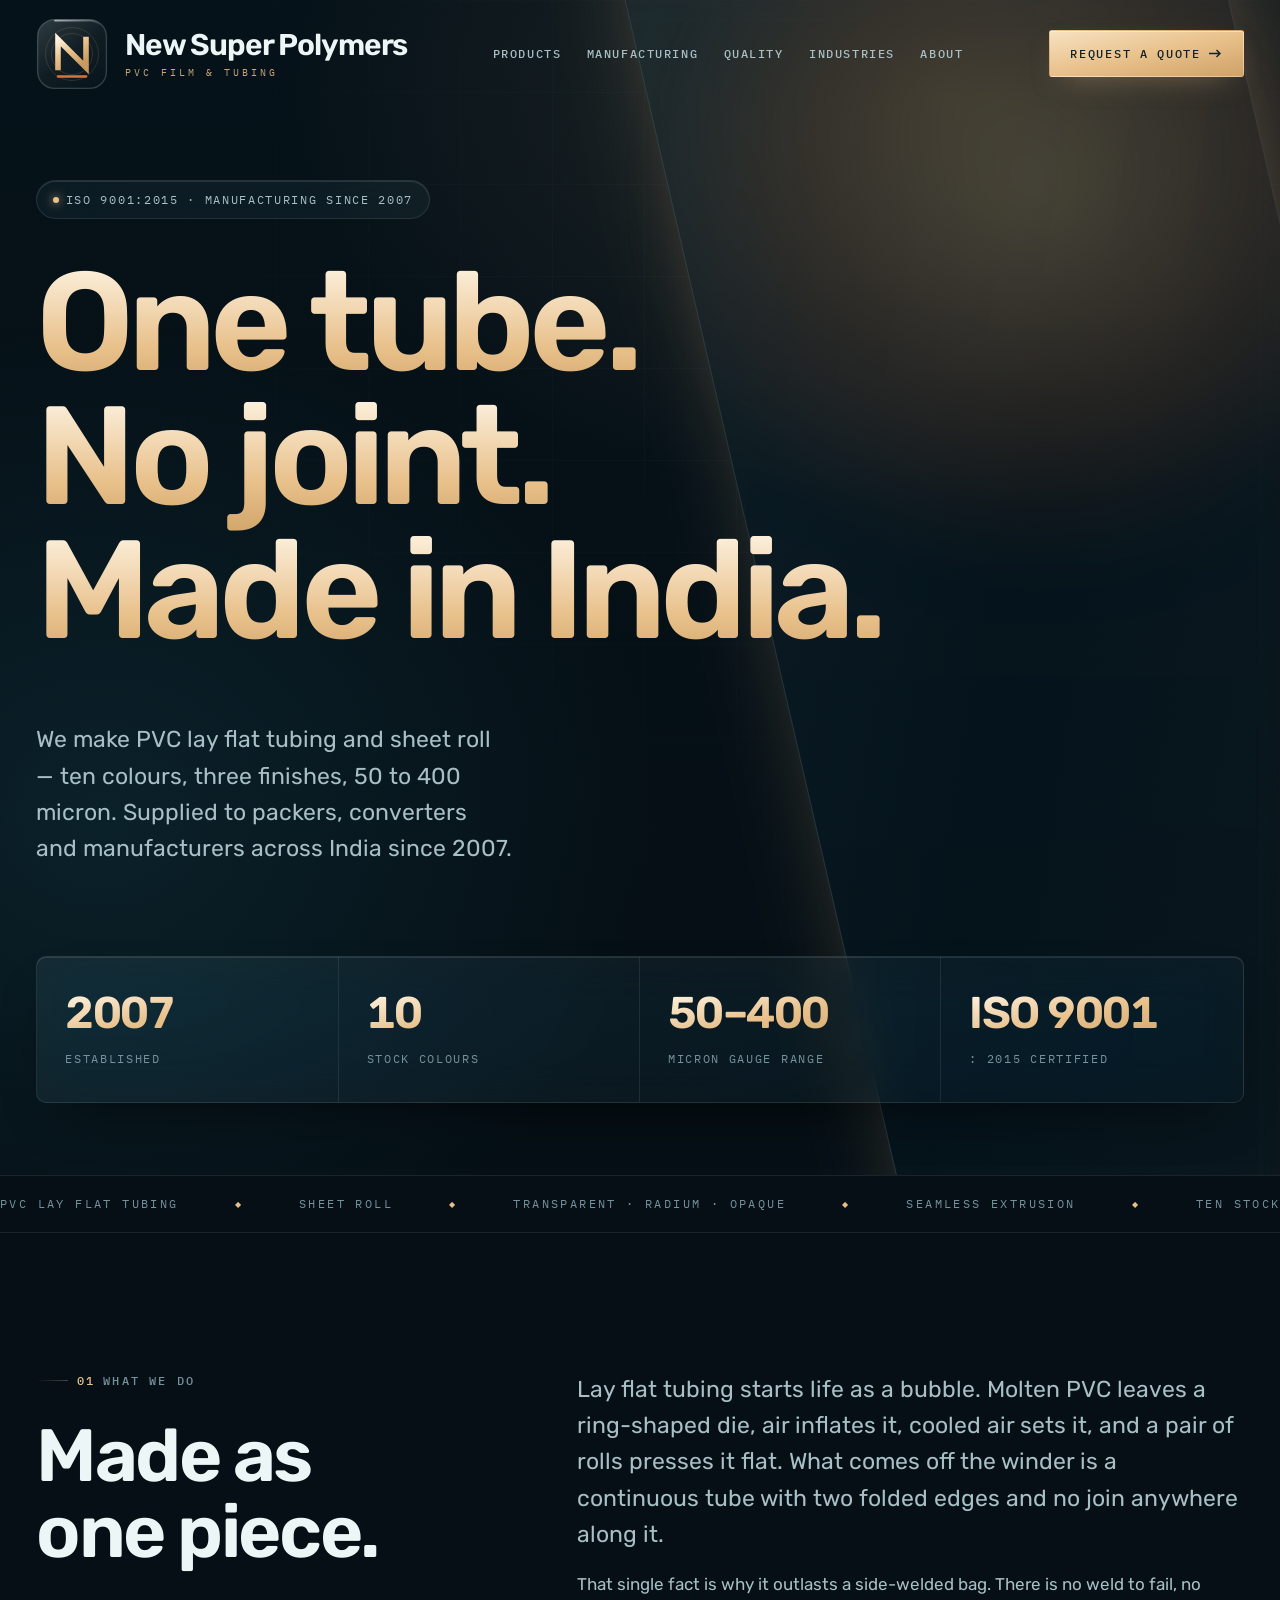
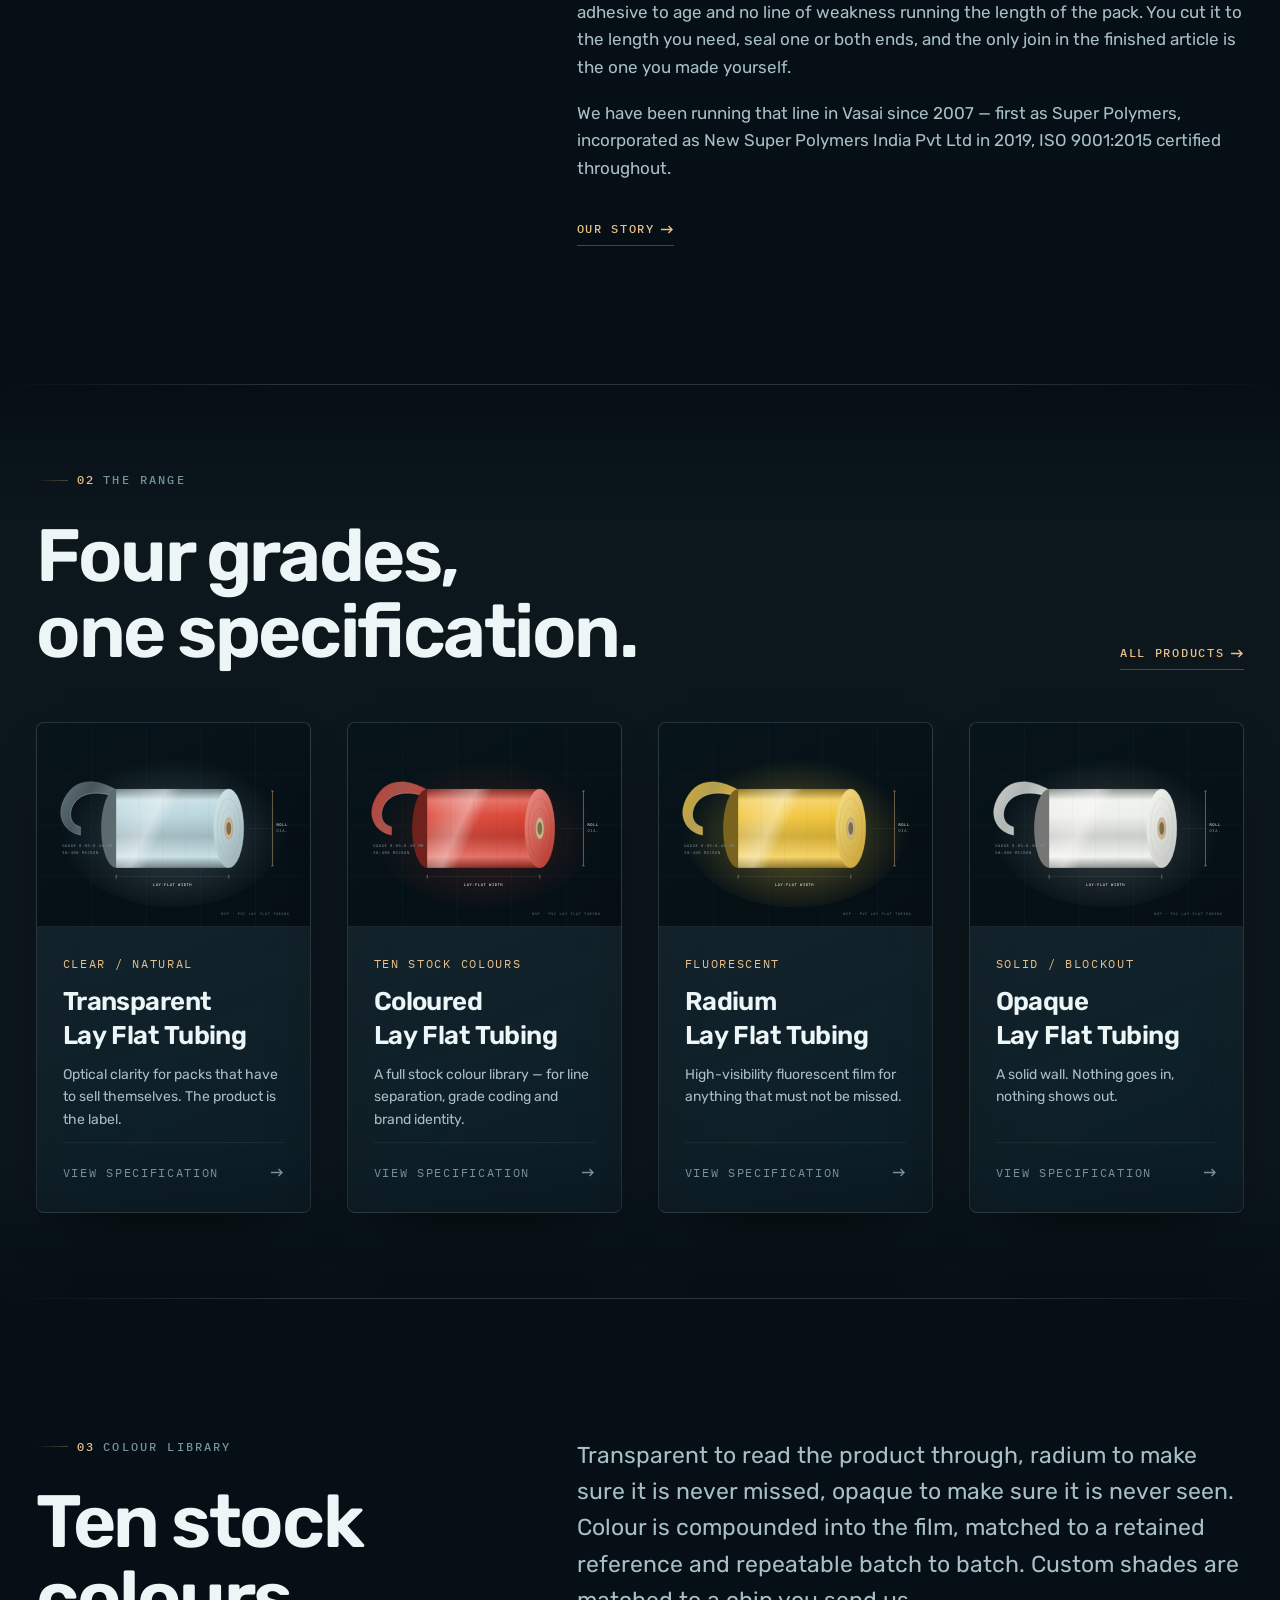
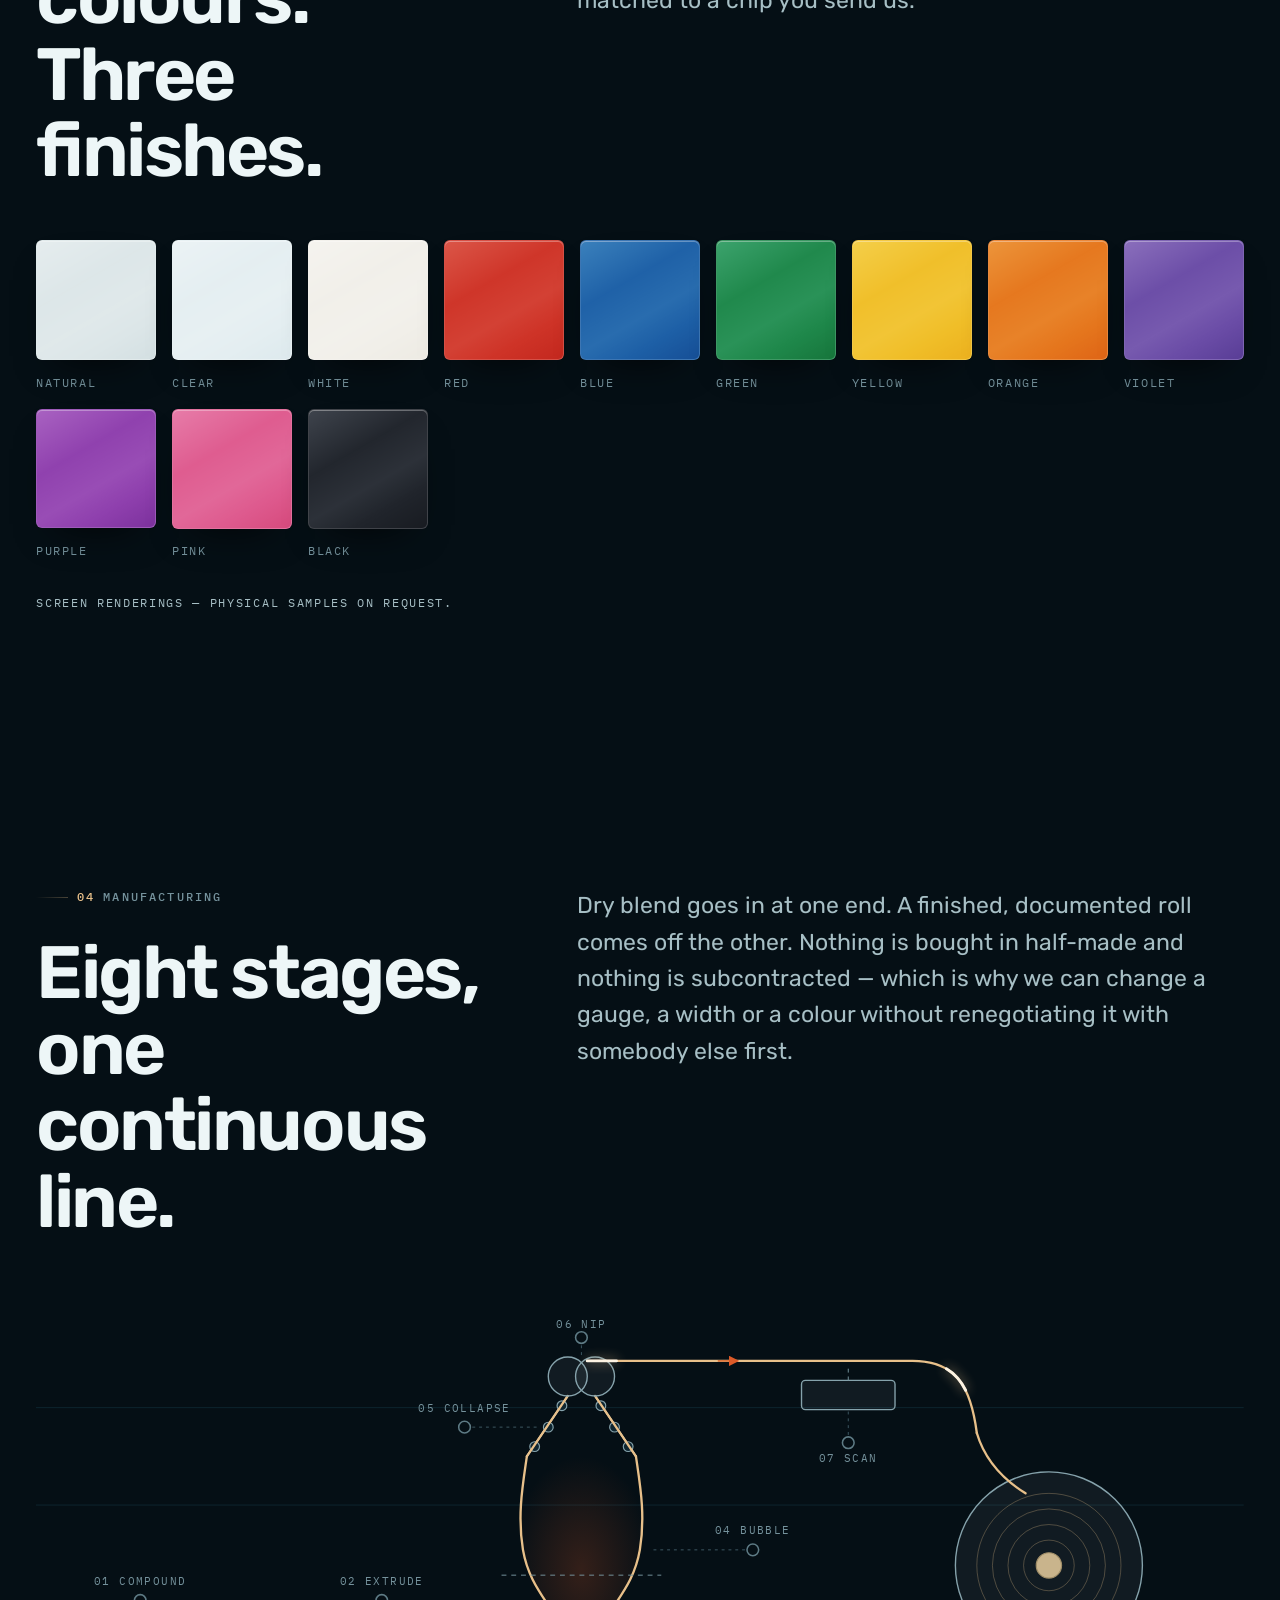
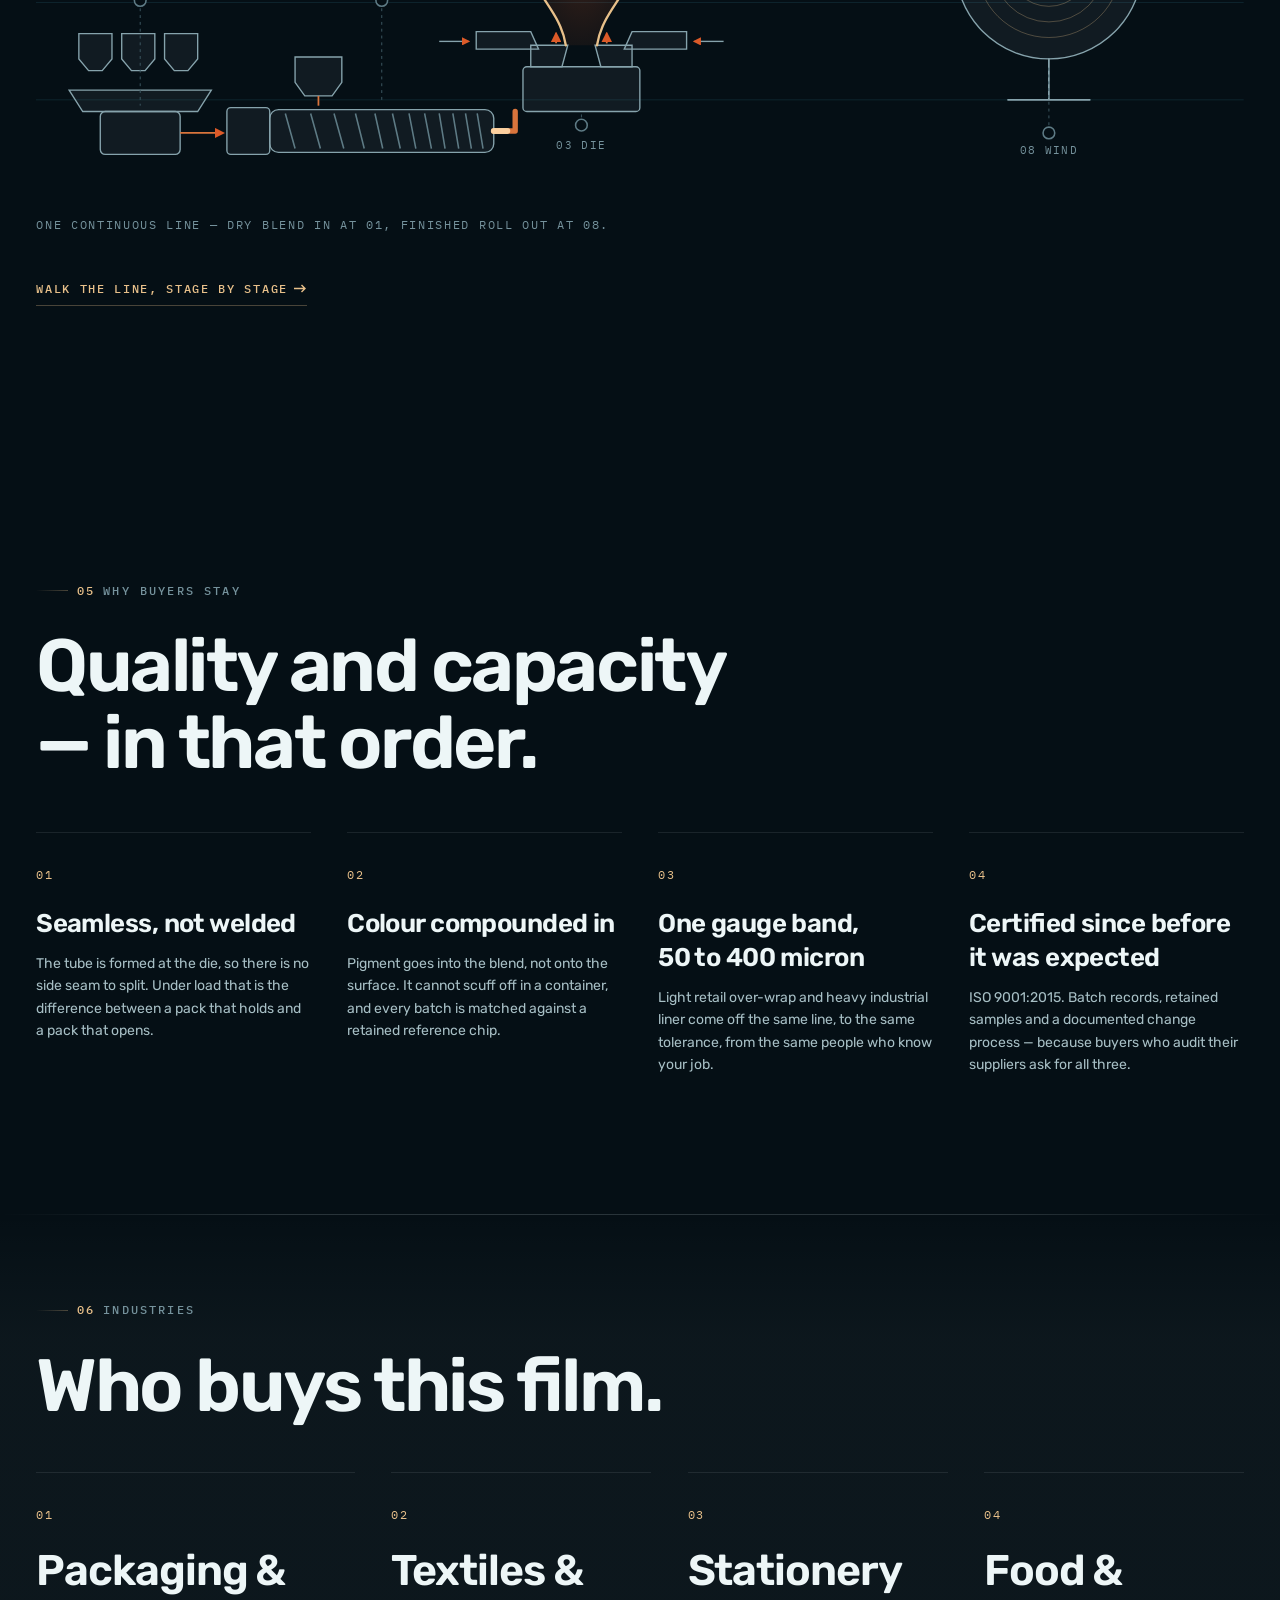
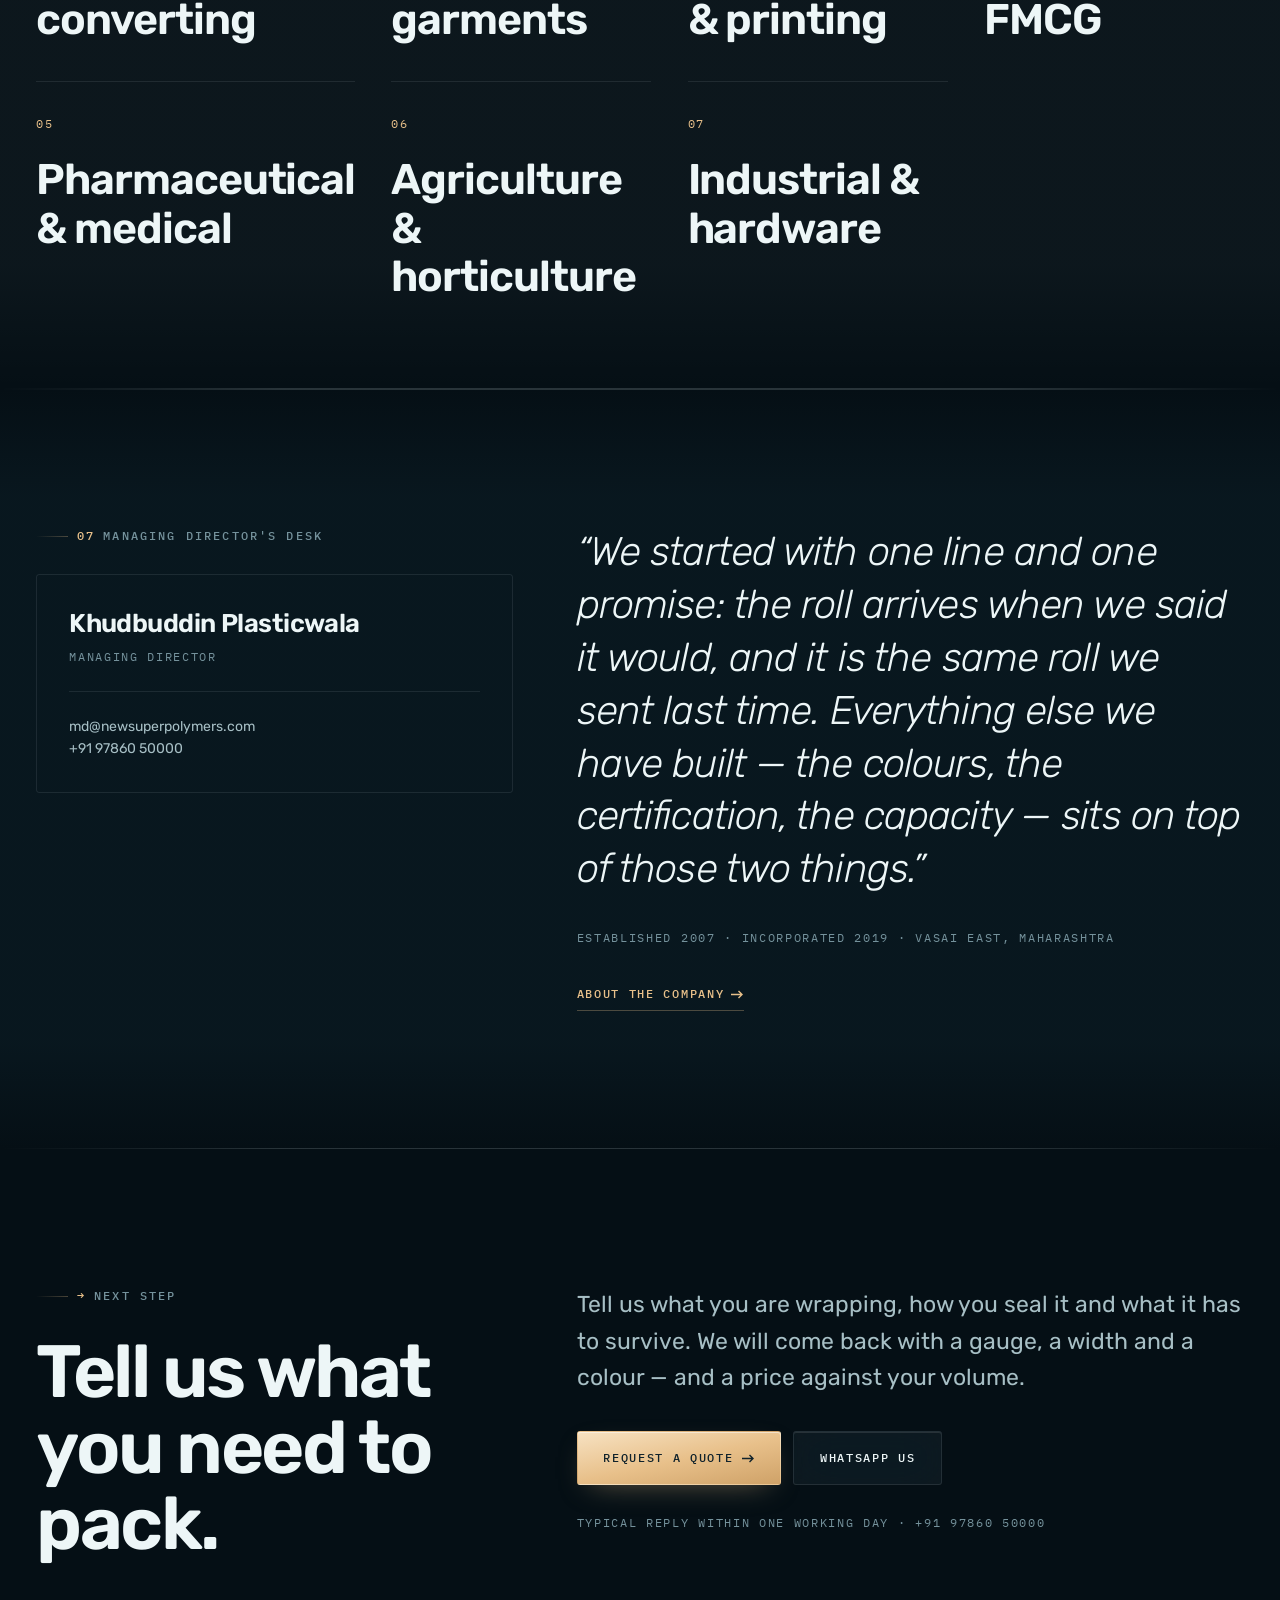
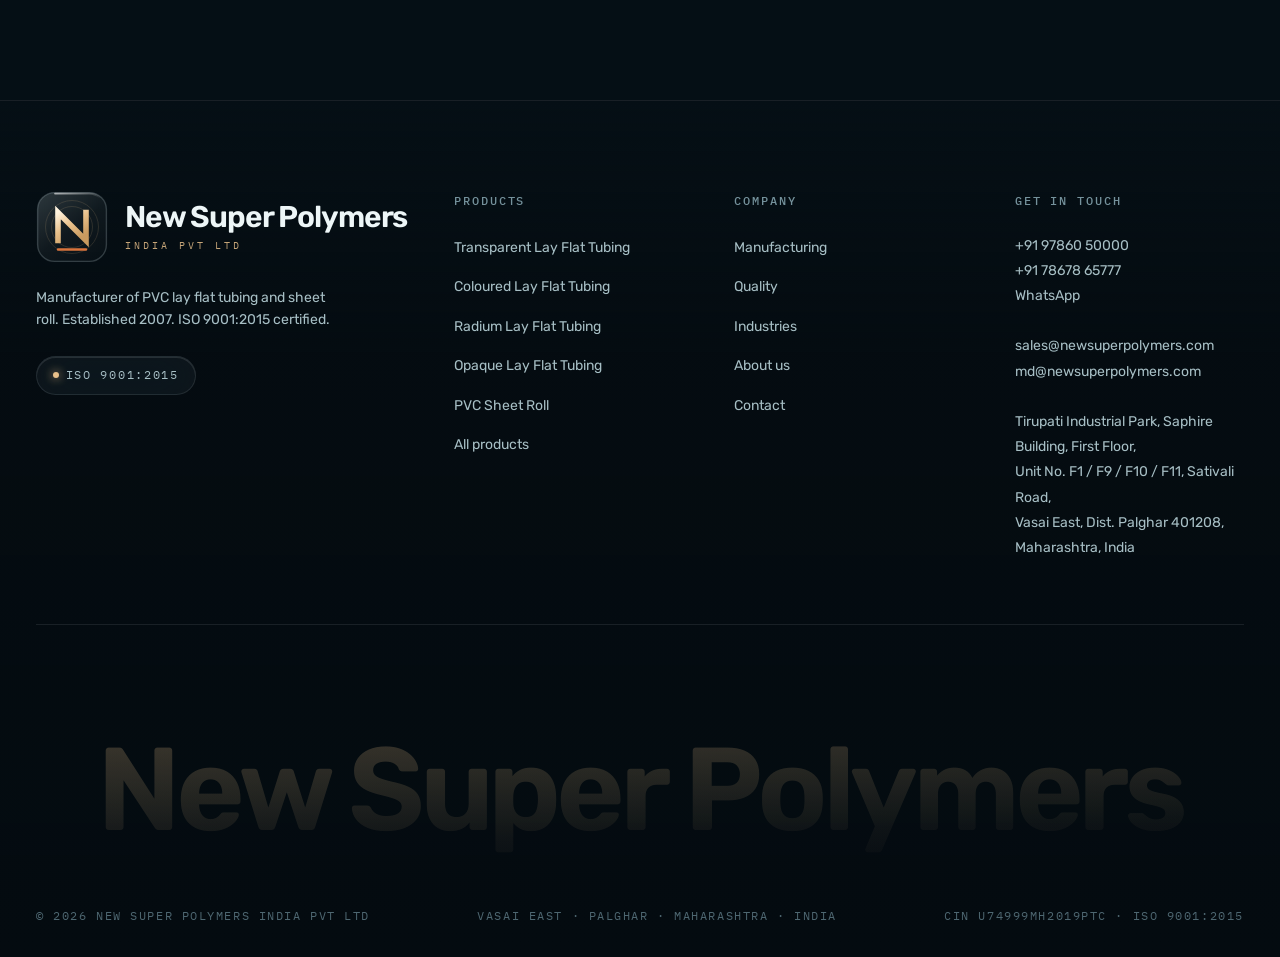
==== commit ef764bc1: "Switch type system to Rubik; correct title to Managing Director Instrument Serif ships only at weigh" ====
--- a/index.html
+++ b/index.html
@@ -15,7 +15,7 @@
 <script>document.documentElement.className+=" js";</script>
 <link rel="preconnect" href="https://fonts.googleapis.com">
 <link rel="preconnect" href="https://fonts.gstatic.com" crossorigin>
-<link href="https://fonts.googleapis.com/css2?family=IBM+Plex+Mono:wght@400;500&family=Instrument+Serif:ital@0;1&family=Schibsted+Grotesk:wght@400;500;600;700&display=swap" rel="stylesheet">
+<link href="https://fonts.googleapis.com/css2?family=IBM+Plex+Mono:wght@400;500&family=Rubik:ital,wght@0,300..700;1,300..500&display=swap" rel="stylesheet">
 <link rel="stylesheet" href="assets/css/site.css">
 <link rel="icon" href="assets/img/favicon.svg" type="image/svg+xml">
 <script type="application/ld+json">{"@context":"https://schema.org","@type":"Organization","name":"New Super Polymers India Pvt Ltd","url":"https://www.newsuperpolymers.com","foundingDate":"2007","email":"sales@newsuperpolymers.com","telephone":"+91 97860 50000","address":{"@type":"PostalAddress","streetAddress":"Tirupati Industrial Park, Sativali Road, Vasai East","addressLocality":"Palghar","addressRegion":"Maharashtra","postalCode":"401208","addressCountry":"IN"}}</script>
@@ -344,10 +344,10 @@
 <section class="sec dark-2">
   <div class="wrap split">
     <div class="rv">
-      <p class="eyebrow"><span class="idx">07</span><span>Director's desk</span></p>
+      <p class="eyebrow"><span class="idx">07</span><span>Managing Director's desk</span></p>
       <div style="border:1px solid var(--ink-line);border-radius:3px;padding:2rem">
         <p class="h4" style="margin-bottom:.4rem">Khudbuddin Plasticwala</p>
-        <p class="mono" style="color:var(--fg-inv-3)">Director</p>
+        <p class="mono" style="color:var(--fg-inv-3)">Managing Director</p>
         <hr class="rule" style="margin:1.5rem 0">
         <p class="small" style="color:var(--fg-inv-2)">
           <a href="mailto:md@newsuperpolymers.com">md@newsuperpolymers.com</a><br>
--- a/assets/css/site.css
+++ b/assets/css/site.css
@@ -8,8 +8,7 @@
    ever flips to white: variation comes from elevation, not
    from inverting the page.
 
-   Instrument Serif (statements) / Schibsted Grotesk (structure)
-   / IBM Plex Mono (technical data)
+   Rubik (statements + structure) / IBM Plex Mono (technical data)
    ============================================================ */
 
 /* ---------- 1. Tokens ---------- */
@@ -82,10 +81,10 @@
   --max:        1320px;
   --max-narrow: 780px;
 
-  --font-display: 'Instrument Serif', 'Iowan Old Style', Georgia, serif;
-  --font-ui:      'Schibsted Grotesk', -apple-system, 'Segoe UI', Helvetica, Arial, sans-serif;
+  --font-display: 'Rubik', -apple-system, 'Segoe UI', Helvetica, Arial, sans-serif;
+  --font-ui:      'Rubik', -apple-system, 'Segoe UI', Helvetica, Arial, sans-serif;
   --font-mono:    'IBM Plex Mono', ui-monospace, SFMono-Regular, Menlo, monospace;
-  --font-serif:   'Instrument Serif', Georgia, serif;
+  --font-serif:   'Rubik', -apple-system, Helvetica, Arial, sans-serif;
 
   --ease:     cubic-bezier(.22,.61,.36,1);
   --ease-out: cubic-bezier(.16,1,.3,1);
@@ -185,24 +184,24 @@
 
 h1, .h1, h2, .h2, h3, .h3, .mega {
   font-family: var(--font-display);
-  font-weight: 400;
+  font-weight: 600;
   text-wrap: balance;
   color: var(--fg);
 }
-h1, .h1 { font-size: var(--t-h1); line-height: 0.96; letter-spacing: -0.022em; }
-h2, .h2 { font-size: var(--t-h2); line-height: 1.0;  letter-spacing: -0.02em; }
-h3, .h3 { font-size: var(--t-h3); line-height: 1.1;  letter-spacing: -0.015em; }
-.mega   { font-size: var(--t-mega); line-height: 0.9; letter-spacing: -0.028em; }
+h1, .h1 { font-size: var(--t-h1); line-height: 1.0;  letter-spacing: -0.035em; }
+h2, .h2 { font-size: var(--t-h2); line-height: 1.03; letter-spacing: -0.033em; }
+h3, .h3 { font-size: var(--t-h3); line-height: 1.14; letter-spacing: -0.025em; }
+.mega   { font-size: var(--t-mega); line-height: 0.96; letter-spacing: -0.042em; }
 h4, .h4 {
   font-family: var(--font-ui); font-size: var(--t-h4); font-weight: 600;
-  line-height: 1.3; letter-spacing: -0.012em; color: var(--fg);
+  line-height: 1.32; letter-spacing: -0.022em; color: var(--fg);
 }
 
 .lead { font-size: var(--t-lead); line-height: 1.58; color: var(--fg-2); font-weight: 400; }
 .muted { color: var(--fg-2); }
 .small { font-size: var(--t-sm); line-height: 1.6; }
 .mono  { font-family: var(--font-mono); font-size: var(--t-mono); letter-spacing: 0.14em; text-transform: uppercase; }
-.serif { font-family: var(--font-serif); font-style: italic; }
+.serif { font-family: var(--font-serif); font-style: italic; font-weight: 300; }
 .prose p + p { margin-top: 1.1em; }
 .accent { color: var(--gold); }
 
@@ -284,7 +283,7 @@
 .brand-txt { display: flex; flex-direction: column; line-height: 1; }
 .brand-txt b {
   font-family: var(--font-ui);
-  font-size: 30px; font-weight: 600; letter-spacing: -0.026em;
+  font-size: 30px; font-weight: 600; letter-spacing: -0.038em;
   color: var(--fg); white-space: nowrap;
   transition: font-size .45s var(--ease);
 }
@@ -344,8 +343,8 @@
 }
 body.menu-open .mobile-nav { clip-path: inset(0 0 0 0); }
 .mobile-nav a.mn-link {
-  display: block; font-family: var(--font-display); font-weight: 400;
-  font-size: clamp(2rem, 8vw, 3.25rem); letter-spacing: -.02em;
+  display: block; font-family: var(--font-display); font-weight: 600;
+  font-size: clamp(2rem, 8vw, 3.25rem); letter-spacing: -.035em;
   padding: .22em 0; border-bottom: 1px solid var(--line);
   opacity: 0; transform: translateY(18px);
   transition: opacity .5s var(--ease), transform .5s var(--ease), color .3s var(--ease);
@@ -393,8 +392,8 @@
 .stat:last-child { border-right: 0; }
 
 .stat b {
-  display: block; font-family: var(--font-display); font-weight: 400;
-  font-size: clamp(1.75rem, 1.1rem + 2.1vw, 2.875rem); letter-spacing: -.02em; line-height: 1;
+  display: block; font-family: var(--font-display); font-weight: 600;
+  font-size: clamp(1.75rem, 1.1rem + 2.1vw, 2.875rem); letter-spacing: -.035em; line-height: 1;
   font-variant-numeric: tabular-nums;
   background: linear-gradient(168deg, #FFF6E7, var(--gold) 50%, var(--gold-2));
   -webkit-background-clip: text; background-clip: text; -webkit-text-fill-color: transparent; color: transparent;
@@ -559,9 +558,10 @@
 /* Oversized wordmark closing the page */
 .ftr-mark {
   margin-top: clamp(2.5rem, 5vw, 4rem); padding-top: clamp(2rem, 3vw, 3rem);
-  font-family: var(--font-display); font-weight: 400;
-  font-size: clamp(2.4rem, 9.2vw, 8.5rem); line-height: .88; letter-spacing: -.03em;
+  font-family: var(--font-display); font-weight: 600;
+  font-size: clamp(2.4rem, 9.2vw, 8.5rem); line-height: 1.06; letter-spacing: -.045em;
   text-align: center; white-space: nowrap; overflow: hidden;
+  padding-bottom: .18em;
   background: linear-gradient(178deg, rgba(232,192,138,.32) 0%, rgba(232,192,138,.05) 74%, transparent 100%);
   -webkit-background-clip: text; background-clip: text; -webkit-text-fill-color: transparent; color: transparent;
   user-select: none;
@@ -629,8 +629,8 @@
 
 /* ---------- 20. Quote ---------- */
 .quote {
-  font-family: var(--font-serif); font-style: italic; font-weight: 400;
-  font-size: clamp(1.5rem, 1.05rem + 2vw, 2.5rem); line-height: 1.26; letter-spacing: -.012em;
+  font-family: var(--font-serif); font-style: italic; font-weight: 300;
+  font-size: clamp(1.5rem, 1.05rem + 2vw, 2.5rem); line-height: 1.32; letter-spacing: -.022em;
   color: var(--fg);
 }
 
@@ -693,9 +693,11 @@
 /* The gradient has to live on each line: background-clip:text on an ancestor
    stops resolving once descendants are transformed inside overflow:hidden. */
 .hero-lines.grade { background: none; -webkit-text-fill-color: currentColor; color: var(--fg); }
+/* Descenders (the j in "No joint.") need room on two counts: the mask must
+   not clip them, and the gradient's background box must still cover them. */
 .hero-lines .hl {
   display: block; overflow: hidden;
-  padding-bottom: .14em; margin-bottom: -.14em;
+  padding-bottom: .32em; margin-bottom: -.32em;
 }
 .hero-lines .hl > i {
   display: block; font-style: normal;
@@ -703,7 +705,8 @@
   animation: lineUp 1.05s var(--ease-out) forwards;
 }
 .hero-lines.grade .hl > i {
-  background: linear-gradient(180deg, #FFF6E7 0%, var(--gold) 62%, var(--gold-2) 100%);
+  padding-bottom: .32em; margin-bottom: -.32em;
+  background: linear-gradient(180deg, #FFF6E7 0%, var(--gold) 52%, var(--gold-2) 84%);
   -webkit-background-clip: text; background-clip: text;
   -webkit-text-fill-color: transparent; color: transparent;
 }
